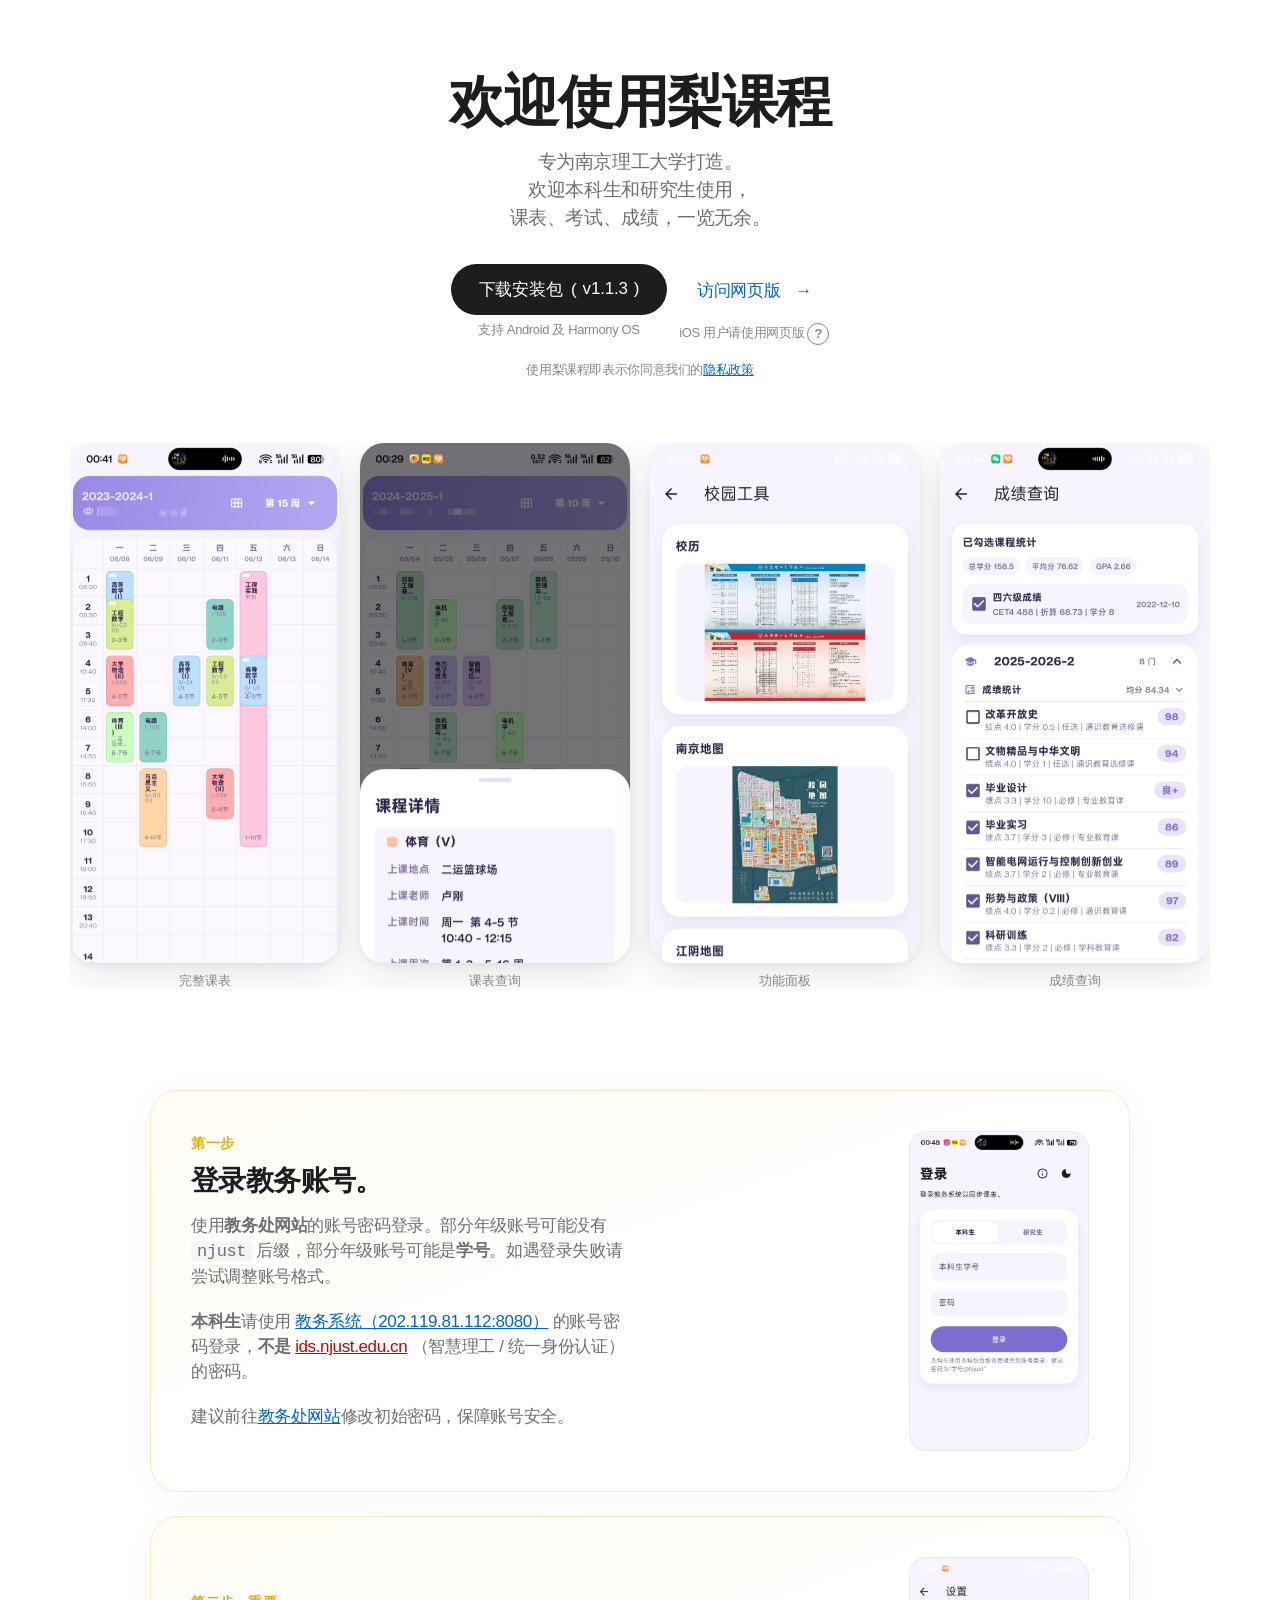
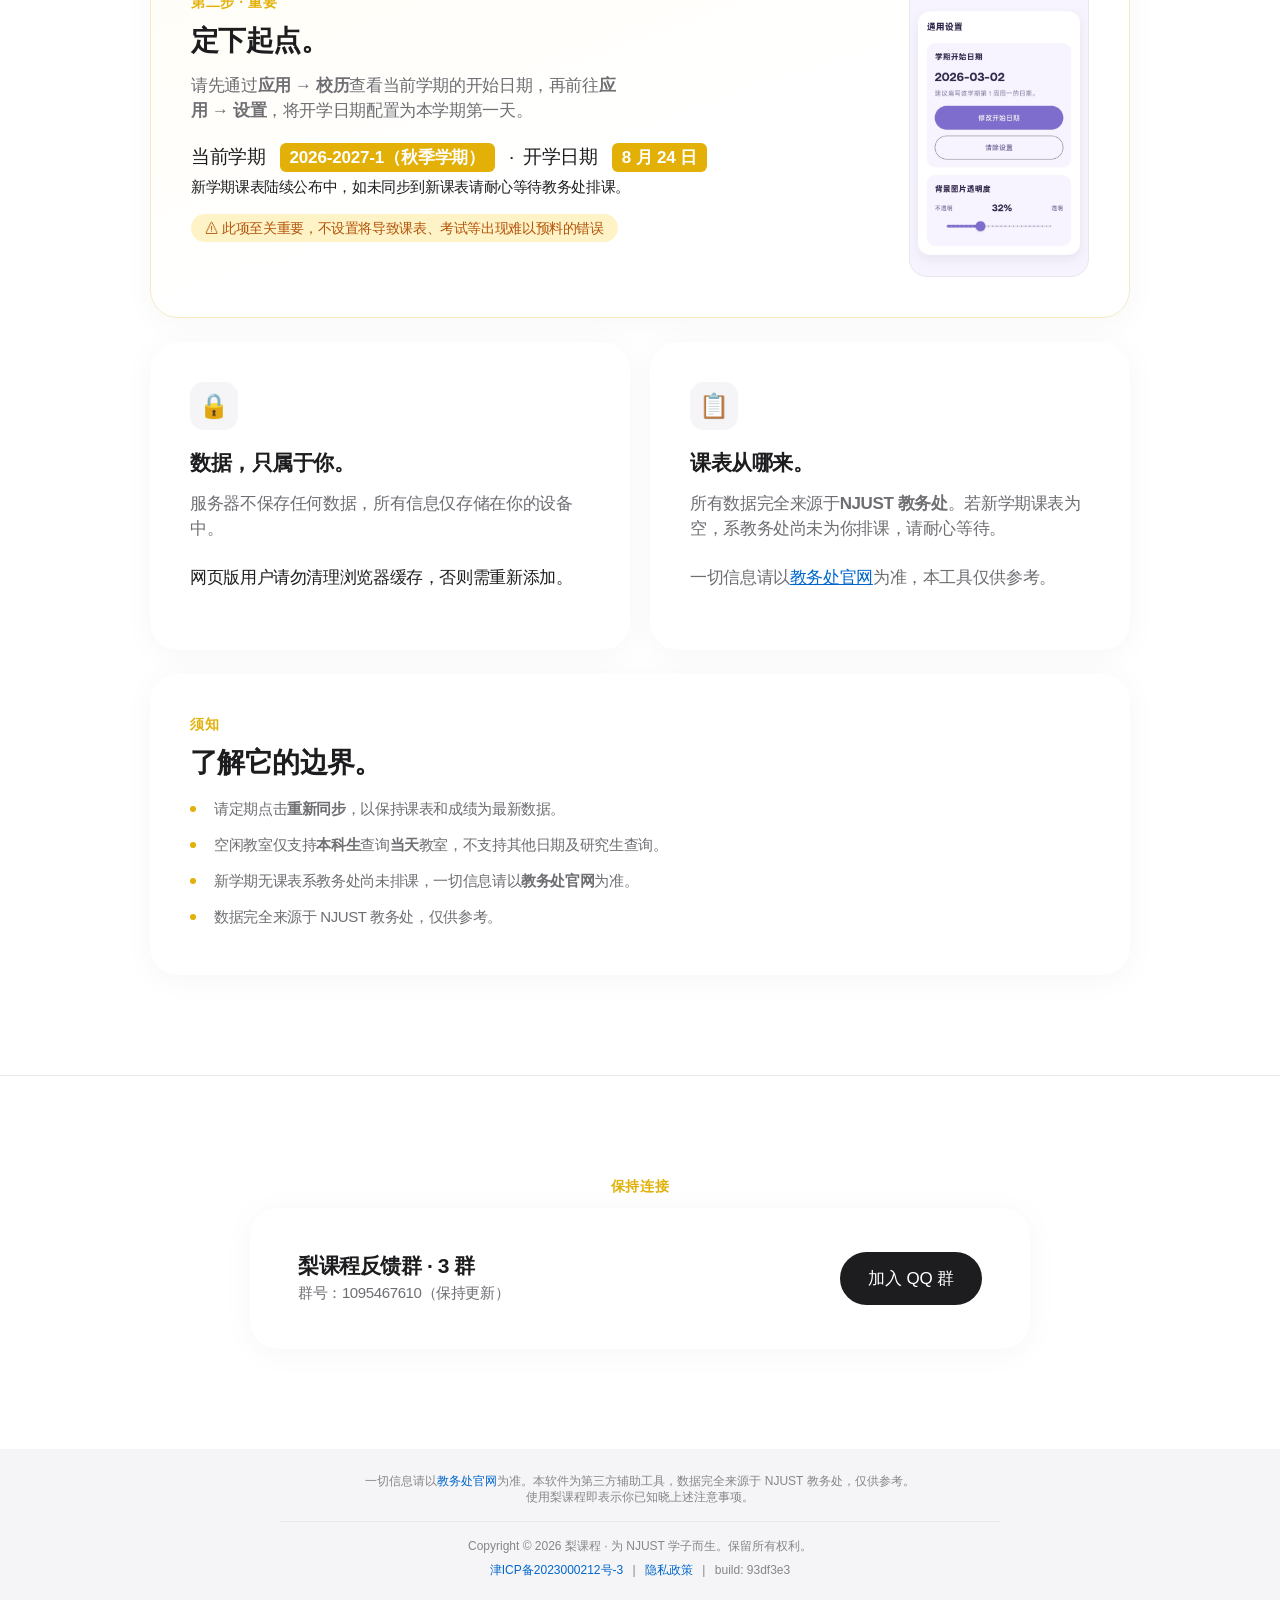
==== index.html @ 36de02c6 "update message" ====
﻿<!DOCTYPE html>
<html lang="zh-CN">

<head>
    <meta charset="UTF-8">
    <meta name="viewport" content="width=device-width, initial-scale=1.0">
    <title>梨课程</title>
    <link rel="stylesheet" href="style.css">
    <link rel="stylesheet" href="assest/lib/viewer.min.css">
    <link rel="preload" as="image" href="https://course-cdn.njust.store/NJUSTSchedule/imgs/Calendar.jpg">
</head>

<body>

    <!-- ═══════════════════════════════════════════════════════
         HERO — 巨幕区
         ═══════════════════════════════════════════════════════ -->
    <section class="hero">
        <div class="wrap">
            <h1 class="heading-xl">欢迎使用<span style="white-space:nowrap;">梨课程</span></h1>
            <p class="body-text">
                专为南京理工大学打造。<br>欢迎本科生和研究生使用，<br>课表、考试、成绩，一览无余。
            </p>
            <div class="btn-group">
                <div class="btn-stack">
                    <button id="btn-download" class="btn btn--fill" data-href="https://course-cdn.njust.store/NJUSTSchedule/releases/download/v1.1.3/app-release.apk?from=landing">
                        下载安装包&ensp;(<span id="apk-version">loading...</span>)
                    </button>
                    <p class="ios-note" style="margin-top:6px;">
                        支持 Android 及 Harmony OS
                    </p>
                </div>
                <div class="btn-stack">
                    <a class="btn btn--text" href="https://course.njust.store" target="_blank" rel="noopener">
                        访问网页版&ensp;<span class="arrow">→</span>
                    </a>
                    <p class="ios-note" style="margin-top:6px;position:relative;">
                        iOS 用户请使用网页版
                        <span class="help-tip" id="ios-help">?</span>
                    </p>
                    <div class="help-popover" id="ios-help-popover">因 Apple 不开放中国大陆设备的侧载权限，且 App Store 上架需缴纳 699 元年费，iOS 用户请使用网页版。</div>
                </div>
            </div>
            <p class="ios-note" style="margin-top:16px;">
                使用梨课程即表示你同意我们的<a href="privacy.html" target="_blank" style="color:#06c;">隐私政策</a>
            </p>
        </div>

        <!-- 首屏截图展示 -->
        <div class="showcase" id="showcase">
            <div class="showcase-track" id="showcase-track">
                <div class="mockup-item">
                    <div class="mockup-frame">
                        <a href="assest/img/schedule-all.jpg">
                            <img src="assest/img/schedule-all.jpg" alt="完整课表截图" loading="eager">
                        </a>
                    </div>
                    <span class="mockup-caption">完整课表</span>
                </div>
                <div class="mockup-item">
                    <div class="mockup-frame">
                        <a href="assest/img/schedule.jpg">
                            <img src="assest/img/schedule.jpg" alt="课表界面截图" loading="eager">
                        </a>
                    </div>
                    <span class="mockup-caption">课表查询</span>
                </div>
                <div class="mockup-item">
                    <div class="mockup-frame">
                        <a href="assest/img/tool.jpg">
                            <img src="assest/img/tool.jpg" alt="工具界面截图" loading="eager">
                        </a>
                    </div>
                    <span class="mockup-caption">功能面板</span>
                </div>
                <div class="mockup-item">
                    <div class="mockup-frame">
                        <a href="assest/img/score.jpg">
                            <img src="assest/img/score.jpg" alt="成绩查询截图" loading="eager">
                        </a>
                    </div>
                    <span class="mockup-caption">成绩查询</span>
                </div>
            </div>
            <div class="showcase-dots" id="showcase-dots">
                <button class="active" data-index="0" aria-label="第 1 张"></button>
                <button data-index="1" aria-label="第 2 张"></button>
                <button data-index="2" aria-label="第 3 张"></button>
                <button data-index="3" aria-label="第 4 张"></button>
            </div>
        </div>
    </section>

    <!-- ═══════════════════════════════════════════════════════
         BENTO — 模块化卡片组
         ═══════════════════════════════════════════════════════ -->
    <section class="section">
        <div class="wrap" id="guide-gallery">

            <!-- ── 卡片 A：登录教务账号 (全宽) ── -->
            <div class="card card--setup card--span-2 mb-24">
                <div class="card-body">
                    <p class="eyebrow">第一步</p>
                    <h2 class="heading-md">登录教务账号。</h2>
                    <p class="body-text mt-16">
                        使用<strong>教务处网站</strong>的账号密码登录。部分年级账号可能没有 <code
                            style="background:#f5f5f7; border-radius:4px; padding:1px 6px;">njust</code>
                        后缀，部分年级账号可能是<strong>学号</strong>。如遇登录失败请尝试调整账号格式。
                    </p>
                    <p class="body-text" style="margin-top:6px;">
                        <strong>本科生</strong>请使用
                        <a href="http://202.119.81.112:8080/" target="_blank" rel="noopener" style="color:#06c;">教务系统（202.119.81.112:8080）</a>
                        的账号密码登录，<strong>不是</strong>
                        <a href="https://ids.njust.edu.cn" target="_blank" rel="noopener" style="color:#c00;">ids.njust.edu.cn</a>
                        （智慧理工 / 统一身份认证）的密码。
                    </p>
                    <p class="body-text" style="margin-top:6px;">
                        建议前往<a href="https://jwc.njust.edu.cn" target="_blank" rel="noopener"
                            style="color:#06c;">教务处网站</a>修改初始密码，保障账号安全。
                    </p>
                </div>
                <div class="phone-ph">
                    <a href="assest/img/helper/login.jpg">
                        <img src="assest/img/helper/login.jpg" alt="登录界面截图"
                            style="width:100%;height:100%;object-fit:cover;object-position:top;">
                    </a>
                </div>
            </div>

            <!-- ── 卡片：定下起点 (全宽) ── -->
            <div class="card card--setup card--span-2 mb-24">
                <div class="card-body">
                    <p class="eyebrow">第二步 · 重要</p>
                    <h2 class="heading-md">定下起点。</h2>
                    <p class="body-text mt-16">
                        请先通过<strong>应用 → 校历</strong>查看当前学期的开始日期，再前往<strong>应用 → 设置</strong>，将开学日期配置为本学期第一天。
                    </p>
                    <p class="mt-16" style="font-size:19px; color: var(--text);">
                        当前学期&ensp;
                        <span class="highlight">2026-2027-1（秋季学期）</span>
                        &ensp;·&ensp;开学日期&ensp;
                        <span class="highlight">8 月 24 日</span>
                    </p>
                    <p style="font-size:15px; color: var(--text); margin-top:4px;">
                        新学期课表陆续公布中，如未同步到新课表请耐心等待教务处排课。
                    </p>
                    <a href="https://course-cdn.njust.store/NJUSTSchedule/imgs/Calendar.jpg"
                       style="display:block;width:100%;max-width:360px;margin-top:16px;aspect-ratio:16/9;background:#e8e8ed;border-radius:14px;overflow:hidden;box-shadow:0 2px 12px rgba(0,0,0,.08);">
                        <img src="https://course-cdn.njust.store/NJUSTSchedule/imgs/Calendar.jpg" alt="校历截图（点击查看大图）" loading="lazy"
                            style="width:100%;height:100%;object-fit:cover;border-radius:14px;transition:opacity 0.4s;opacity:0;"
                            onload="this.style.opacity='1'" onerror="this.parentElement.style.display='none'">
                    </a>
                    <span class="warn-tag" style="margin-top:16px;">⚠ 此项至关重要，不设置将导致课表、考试等出现难以预料的错误</span>
                </div>
                <div class="phone-ph">
                    <a href="assest/img/helper/start-time.jpg">
                        <img src="assest/img/helper/start-time.jpg" alt="设置开学日期截图"
                            style="width:100%;height:100%;object-fit:cover;object-position:top;">
                    </a>
                </div>
            </div>

            <!-- ── 卡片 B + C：双列 ── -->
            <div class="bento mb-24">
                <!-- 卡片 B：安全与隐私 -->
                <div class="card card--half">
                    <div class="card-icon">🔒</div>
                    <h3 class="heading-sm">数据，只属于你。</h3>
                    <p class="body-text mt-8">
                        服务器不保存任何数据，所有信息仅存储在你的设备中。
                    </p>
                    <p class="body-text" style="margin-top:4px; color: var(--accent-color); font-weight: 500;">
                        网页版用户请勿清理浏览器缓存，否则需重新添加。
                    </p>
                </div>

                <!-- 卡片 C：课表来源 -->
                <div class="card card--half">
                    <div class="card-icon">📋</div>
                    <h3 class="heading-sm">课表从哪来。</h3>
                    <p class="body-text mt-8">
                        所有数据完全来源于<strong>NJUST 教务处</strong>。若新学期课表为空，系教务处尚未为你排课，请耐心等待。
                    </p>
                    <p class="body-text" style="margin-top:4px;">
                        一切信息请以<a href="https://jwc.njust.edu.cn" target="_blank" rel="noopener"
                            style="color:#06c;">教务处官网</a>为准，本工具仅供参考。
                    </p>
                </div>
            </div>

            <!-- ── 卡片 D：特殊边界说明 (全宽) ── -->
            <div class="card card--limits">
                <div class="card-body">
                    <p class="eyebrow">须知</p>
                    <h2 class="heading-md">了解它的边界。</h2>
                    <ul>
                        <li>请定期点击<strong>重新同步</strong>，以保持课表和成绩为最新数据。</li>
                        <li>空闲教室仅支持<strong>本科生</strong>查询<strong>当天</strong>教室，不支持其他日期及研究生查询。</li>
                        <li>新学期无课表系教务处尚未排课，一切信息请以<strong>教务处官网</strong>为准。</li>
                        <li>数据完全来源于 NJUST 教务处，仅供参考。</li>
                    </ul>
                </div>
            </div>

        </div>
    </section>

    <div class="section-divider"></div>

    <!-- ═══════════════════════════════════════════════════════
         COMMUNITY — 服务与支持
         ═══════════════════════════════════════════════════════ -->
    <section class="section">
        <div class="wrap wrap--narrow">
            <p class="eyebrow" style="text-align:center;">保持连接</p>
            <div class="community-card">
                <div>
                    <h3 class="heading-sm">梨课程反馈群 · 3 群</h3>
                    <p class="desc">群号：1095467610（保持更新）</p>
                </div>
                <a class="btn btn--fill" href="https://qm.qq.com/q/psyzkPd3d8" target="_blank" rel="noopener">
                    加入 QQ 群
                </a>
            </div>
        </div>
    </section>

    <!-- ═══════════════════════════════════════════════════════
         FOOTER — Apple 风格免责页脚
         ═══════════════════════════════════════════════════════ -->
    <footer class="site-footer">
        <p class="footer-text">
            一切信息请以<a href="https://jwc.njust.edu.cn" target="_blank" rel="noopener">教务处官网</a>为准。本软件为第三方辅助工具，数据完全来源于
            NJUST 教务处，仅供参考。<br>
            使用梨课程即表示你已知晓上述注意事项。
        </p>
        <div class="footer-divider"></div>
        <p class="footer-text">
            Copyright &copy; 2026 梨课程 · 为 NJUST 学子而生。保留所有权利。
        </p>
        <p class="footer-text" style="margin-top:8px;">
            <a href="https://beian.miit.gov.cn/" target="_blank" rel="noopener">津ICP备2023000212号-3</a>
            &ensp;|&ensp;
            <a href="privacy.html" target="_blank" rel="noopener">隐私政策</a>
            &ensp;|&ensp;
            <span class="commit-hash">build: 93df3e3</span>
        </p>
    </footer>
    <!-- ═══════════ 下载确认弹窗 ═══════════ -->
    <div class="dl-modal" id="dl-modal">
        <div class="dl-modal-card">
            <h3 class="dl-modal-title">下载前，请留意</h3>
            <ol class="dl-modal-steps">
                <li>使用<strong>浏览器</strong>打开下载链接，<strong>不要在 QQ 和微信内打开</strong></li>
                <li>下载后<strong>忽略风险提示</strong>，继续安装</li>
                <li>安装后登录账号。<strong>本科生</strong>请使用<strong>教务系统</strong>（<a href="http://202.119.81.112:8080/" target="_blank" rel="noopener">http://202.119.81.112:8080/</a>）的账号密码，<strong>不是</strong>智慧理工（<a href="https://ids.njust.edu.cn" target="_blank" rel="noopener">ids.njust.edu.cn</a>）的密码。默认密码为 <code>学号@Njust</code> 或 <code>学号</code>。如果忘记密码，请联系辅导员或教务处修改密码</li>
                <li>请在<strong>应用 → 设置</strong>中将<strong>开学日期</strong>设置为本学期第一天，否则会有不可预料的后果。秋季学期（寒假前）为 <strong>2026-2027-1</strong>，开学日期 <strong>8 月 24 日</strong>；春季学期（寒假后）为 <strong>2026-2027-2</strong>，开学日期 <strong>2027 年 2 月 22 日</strong>。设置前可对照<a id="modal-calendar" href="https://course-cdn.njust.store/NJUSTSchedule/imgs/Calendar.jpg" style="color:#06c;cursor:pointer;"><strong>校历</strong><img class="lightbox-trigger" src="https://course-cdn.njust.store/NJUSTSchedule/imgs/Calendar.jpg" alt="" aria-hidden="true"></a>核对</li>
                <li>应用内「<strong>个人 → 右上角 <span class="exclaim-btn">!</span> 图标</strong>」可以检查更新</li>
            </ol>
            <p class="dl-modal-disclaimer">点击下载按钮即表示你理解并接受我们的<a href="privacy.html" target="_blank" style="color:#06c;">隐私政策</a></p>
            <div class="dl-modal-actions">
                <button class="btn btn--text" id="dl-cancel">取消</button>
                <a id="dl-confirm" class="btn btn--fill" href="https://course-cdn.njust.store/NJUSTSchedule/releases/download/v1.1.3/app-release.apk?from=landing" target="_blank" rel="noopener">确认下载</a>
            </div>
        </div>
    </div>

    <script src="assest/lib/viewer.min.js"></script>
    <script src="script.js"></script>

</body>

</html>
---- style.css ----
﻿/* ══════════════════════════════════════════════════════════════
           Apple-Style Design System — 梨课程
           ══════════════════════════════════════════════════════════════ */

        :root {
            --white: #ffffff;
            --bg-gray: #f5f5f7;
            --text: #1d1d1f;
            --text-s: #6e6e73;
            --text-xs: #86868b;
            --accent: #e2b007;
            --accent-soft: #fff9e6;
            --fill-dark: #1d1d1f;
            --border: #d2d2d7;
            --border-l: #e8e8ed;
            --ph-bg: #e8e8ed;
            --ph-icon: #c7c7cc;
            --radius: 28px;
            --radius-sm: 18px;
            --radius-xs: 12px;
            --shadow-card: 0 4px 32px rgba(0, 0, 0, .04);
            --ease-apple: cubic-bezier(0.25, 1, 0.5, 1);
            --transition: all 0.5s var(--ease-apple);
        }

        *,
        *::before,
        *::after {
            margin: 0;
            padding: 0;
            box-sizing: border-box;
        }

        html {
            -webkit-font-smoothing: antialiased;
            -moz-osx-font-smoothing: grayscale;
        }

        body {
            font-family: -apple-system, BlinkMacSystemFont, "SF Pro Display", "SF Pro Text",
                "PingFang SC", "Hiragino Sans GB", "Microsoft YaHei",
                "Helvetica Neue", sans-serif;
            background: var(--white);
            color: var(--text);
            line-height: 1.47059;
            font-size: 17px;
            font-weight: 400;
            letter-spacing: -0.022em;
        }

        /* ── Section wrapper ─────────────────────── */
        .section {
            padding: 100px 24px;
        }

        .section--gray {
            background: var(--bg-gray);
        }

        .wrap {
            max-width: 980px;
            margin: 0 auto;
        }

        .wrap--narrow {
            max-width: 780px;
        }

        /* ── Typography ─────────────────────────── */
        .eyebrow {
            font-size: 14px;
            font-weight: 600;
            letter-spacing: 0.04em;
            text-transform: uppercase;
            color: var(--accent);
            margin-bottom: 12px;
        }

        .heading-xl {
            font-size: 56px;
            font-weight: 600;
            letter-spacing: -0.025em;
            line-height: 1.07143;
            color: var(--text);
        }

        .heading-lg {
            font-size: 40px;
            font-weight: 600;
            letter-spacing: -0.025em;
            line-height: 1.1;
            color: var(--text);
        }

        .heading-md {
            font-size: 28px;
            font-weight: 600;
            letter-spacing: -0.022em;
            line-height: 1.14286;
            color: var(--text);
        }

        .heading-sm {
            font-size: 21px;
            font-weight: 600;
            letter-spacing: -0.02em;
            line-height: 1.19048;
        }

        .body-text {
            font-size: 17px;
            line-height: 1.47059;
            color: var(--text-s);
        }

        .caption {
            font-size: 12px;
            line-height: 1.33337;
            color: var(--text-xs);
        }

        @media (max-width: 734px) {
            .heading-xl {
                font-size: 40px;
            }

            .heading-lg {
                font-size: 32px;
            }

            .heading-md {
                font-size: 24px;
            }

            .heading-sm {
                font-size: 19px;
            }

            .section {
                padding: 64px 20px;
            }
        }

        /* ── Buttons ────────────────────────────── */
        .btn {
            display: inline-flex;
            align-items: center;
            justify-content: center;
            gap: 6px;
            padding: 14px 28px;
            border-radius: 980px;
            font-size: 17px;
            font-weight: 500;
            letter-spacing: -0.01em;
            text-decoration: none;
            cursor: pointer;
            transition: var(--transition);
            white-space: nowrap;
        }

        .btn--fill {
            background: var(--fill-dark);
            color: #fff;
            border: none;
        }

        .btn--fill:hover {
            background: #2d2d2f;
            transform: translateY(-1px);
            box-shadow: 0 8px 24px rgba(0, 0, 0, .12);
        }

        .btn--text {
            background: transparent;
            color: #06c;
            border: none;
            padding: 14px 16px;
            font-weight: 400;
        }

        .btn--text:hover {
            text-decoration: underline;
        }

        .btn--text .arrow {
            display: inline-block;
            transition: var(--transition);
        }

        .btn--text:hover .arrow {
            transform: translateX(3px);
        }

        .btn-group {
            display: flex;
            flex-wrap: wrap;
            align-items: center;
            gap: 12px;
        }

        /* ── Hero ────────────────────────────────── */
        .hero {
            padding: 72px 24px 0;
            text-align: center;
        }

        .hero .wrap {
            padding-bottom: 0;
        }

        .hero .heading-xl {
            margin-bottom: 16px;
        }

        .hero .body-text {
            font-size: 19px;
            max-width: 520px;
            margin: 0 auto 32px;
        }

        .hero .btn-group {
            justify-content: center;
            align-items: flex-start;
            margin-bottom: 8px;
        }

        .btn-stack {
            display: flex;
            flex-direction: column;
            align-items: center;
        }

        .hero .ios-note {
            margin-top: 10px;
            font-size: 13px;
            color: var(--text-xs);
            max-width: 460px;
            margin-left: auto;
            margin-right: auto;
            line-height: 1.4;
        }

        .help-tip {
            display: inline-flex;
            align-items: center;
            justify-content: center;
            width: 22px;
            height: 22px;
            border-radius: 50%;
            border: 1.2px solid var(--text-xs);
            font-size: 13px;
            font-weight: 600;
            color: var(--text-xs);
            cursor: pointer;
            vertical-align: middle;
            user-select: none;
            transition: all 0.2s;
        }
        .help-tip:hover {
            border-color: var(--text-s);
            color: var(--text-s);
        }

        .help-popover {
            display: none;
            position: fixed;
            transform: translateX(-50%);
            background: #1d1d1f;
            color: #fff;
            font-size: 13px;
            line-height: 1.5;
            padding: 10px 14px;
            border-radius: 10px;
            max-width: 280px;
            width: max-content;
            text-align: left;
            z-index: 100;
            pointer-events: none;
        }
        .help-popover::after {
            content: '';
            position: absolute;
            top: 100%;
            left: 50%;
            transform: translateX(-50%);
            border: 6px solid transparent;
            border-top-color: #1d1d1f;
        }
        .help-popover.show {
            display: block;
        }

        /* ── Screenshot Showcase (Carousel → Grid) ── */
        .showcase {
            margin: 64px auto 0;
            max-width: 1140px;
            padding: 0;
            position: relative;
            overflow: hidden;
            user-select: none;
            -webkit-user-select: none;
        }

        /* Track — holds all slides in a row */
        .showcase-track {
            display: flex;
            gap: 0;
            transition: transform 0.45s var(--ease-apple);
            will-change: transform;
        }

        /* Each slide */
        .showcase .mockup-item {
            flex-shrink: 0;
            width: 100%;
        }

        .showcase .mockup-frame {
            width: 100%;
            max-height: 520px;
            border-radius: 24px;
            overflow: hidden;
            box-shadow:
                0 2px 8px rgba(0, 0, 0, .06),
                0 12px 40px rgba(0, 0, 0, .10);
            transition: var(--transition);
            background: var(--bg-gray);
        }

        .showcase .mockup-frame img {
            display: block;
            width: 100%;
            height: auto;
            max-height: 520px;
            object-fit: cover;
            object-position: top;
        }

        .showcase .mockup-caption {
            display: block;
            text-align: center;
            font-size: 13px;
            color: var(--text-xs);
            margin-top: 8px;
            letter-spacing: 0;
            font-weight: 400;
        }

        /* ── Dots ── */
        .showcase-dots {
            display: flex;
            justify-content: center;
            gap: 8px;
            margin-top: 20px;
        }

        .showcase-dots button {
            width: 8px;
            height: 8px;
            border-radius: 50%;
            border: none;
            background: #d2d2d7;
            cursor: pointer;
            padding: 0;
            transition: all 0.3s var(--ease-apple);
        }

        .showcase-dots button.active {
            background: #1d1d1f;
            width: 24px;
            border-radius: 20px;
        }

        /* ── Images clickable hint ── */
        .showcase .mockup-frame a,
        .phone-ph a {
            display: block;
            width: 100%;
            height: 100%;
            cursor: pointer;
        }
        .showcase .mockup-frame img,
        .phone-ph img {
            transition: filter 0.35s var(--ease-apple);
        }

        .showcase .mockup-frame a:hover img,
        .phone-ph a:hover img {
            filter: brightness(0.92);
        }

        /* ── Carousel mode: 2-up, no gaps ── */
        @media (max-width: 1099px) {
            .showcase .mockup-item {
                width: 50%;
            }
            .showcase .mockup-frame {
                max-height: 70vh;
            }
            .showcase .mockup-frame img {
                max-height: 70vh;
                object-fit: contain;
            }
        }

        /* ── Desktop: grid, no carousel chrome ── */
        @media (min-width: 1100px) {
            .showcase-track {
                transform: none !important;
                gap: 20px;
            }

            .showcase .mockup-item {
                flex: 1;
                min-width: 0;
            }

            .showcase-dots {
                display: none;
            }
        }

        /* ── Bento Grid ──────────────────────────── */
        .bento {
            display: grid;
            grid-template-columns: 1fr 1fr;
            gap: 20px;
        }

        .bento .card--span-2 {
            grid-column: span 2;
        }

        @media (max-width: 734px) {
            .bento {
                grid-template-columns: 1fr;
            }

            .bento .card--span-2 {
                grid-column: span 1;
            }
        }

        /* ── Card ────────────────────────────────── */
        .card {
            background: var(--white);
            border-radius: var(--radius);
            padding: 40px;
            box-shadow: var(--shadow-card);
            transition: var(--transition);
            display: flex;
            flex-direction: column;
            position: relative;
            overflow: hidden;
        }

        .card:hover {
            box-shadow: 0 4px 40px rgba(0, 0, 0, .07);
        }

        .card .card-icon {
            width: 48px;
            height: 48px;
            border-radius: 14px;
            background: var(--bg-gray);
            display: flex;
            align-items: center;
            justify-content: center;
            font-size: 24px;
            margin-bottom: 20px;
            flex-shrink: 0;
        }

        .card .heading-sm {
            margin-bottom: 8px;
        }

        .card .body-text {
            margin-bottom: 20px;
            max-width: 440px;
        }

        /* Card A — Setup (gold accent) */
        .card--setup {
            background: linear-gradient(160deg, #fffdf5 0%, #ffffff 55%);
            border: 1px solid #f5ebc0;
            flex-direction: row;
            gap: 40px;
            align-items: center;
        }

        .card--setup .card-body {
            flex: 1;
        }

        .card--setup .highlight {
            display: inline-block;
            background: var(--accent);
            color: #fff;
            border-radius: 6px;
            padding: 2px 10px;
            font-weight: 600;
            font-size: 17px;
            letter-spacing: -0.01em;
        }

        .card--setup .warn-tag {
            display: inline-block;
            margin-top: 16px;
            font-size: 14px;
            color: #b45309;
            font-weight: 500;
            background: #fef3c7;
            border-radius: 20px;
            padding: 4px 14px;
        }

        @media (max-width: 734px) {
            .card--setup {
                flex-direction: column;
            }
        }

        /* Phone mockup placeholder */
        .phone-ph {
            flex-shrink: 0;
            width: 180px;
            aspect-ratio: 9 / 16;
            background: var(--ph-bg);
            border-radius: var(--radius-sm);
            overflow: hidden;
            display: flex;
            flex-direction: column;
            align-items: center;
            justify-content: center;
            gap: 6px;
            border: 1px solid var(--border-l);
            position: relative;
        }

        .phone-ph .ph-icon {
            font-size: 28px;
            color: var(--ph-icon);
        }

        .phone-ph .ph-label {
            font-size: 11px;
            color: var(--text-xs);
            text-align: center;
            line-height: 1.4;
            padding: 0 8px;
        }

        /* Card B & C — half-width */
        .card--half {
            justify-content: space-between;
        }

        /* small browser placeholder */
        .browser-ph {
            width: 100%;
            aspect-ratio: 16 / 10;
            background: var(--ph-bg);
            border-radius: var(--radius-sm);
            display: flex;
            flex-direction: column;
            align-items: center;
            justify-content: center;
            gap: 4px;
            border: 1px solid var(--border-l);
        }

        .browser-ph .ph-icon {
            font-size: 24px;
            color: var(--ph-icon);
        }

        .browser-ph .ph-label {
            font-size: 11px;
            color: var(--text-xs);
            text-align: center;
        }

        /* Card D — Limits (full width) */
        .card--limits {
            flex-direction: row;
            gap: 48px;
            align-items: center;
        }

        .card--limits .card-body {
            flex: 1;
        }

        .card--limits ul {
            list-style: none;
            margin-top: 12px;
        }

        .card--limits ul li {
            position: relative;
            padding: 7px 0 7px 24px;
            font-size: 15px;
            color: var(--text-s);
        }

        .card--limits ul li::before {
            content: "";
            position: absolute;
            left: 0;
            top: 15px;
            width: 6px;
            height: 6px;
            border-radius: 50%;
            background: var(--accent);
        }

        /* wide comparison placeholder */
        .compare-ph {
            flex-shrink: 0;
            width: 260px;
            aspect-ratio: 4 / 3;
            background: var(--ph-bg);
            border-radius: var(--radius-sm);
            display: flex;
            flex-direction: column;
            align-items: center;
            justify-content: center;
            gap: 6px;
            border: 1px solid var(--border-l);
        }

        .compare-ph .ph-icon {
            font-size: 28px;
            color: var(--ph-icon);
        }

        .compare-ph .ph-label {
            font-size: 11px;
            color: var(--text-xs);
            text-align: center;
            padding: 0 12px;
        }

        @media (max-width: 734px) {
            .card--limits {
                flex-direction: column;
            }

            .compare-ph {
                width: 100%;
                aspect-ratio: 16/9;
            }
        }

        /* ── Community card ──────────────────────── */
        .community-card {
            background: var(--white);
            border-radius: var(--radius);
            padding: 44px 48px;
            box-shadow: var(--shadow-card);
            display: flex;
            align-items: center;
            justify-content: space-between;
            gap: 24px;
            flex-wrap: wrap;
        }

        .community-card .heading-sm {
            flex: 1;
            min-width: 200px;
        }

        .community-card .desc {
            font-size: 15px;
            color: var(--text-s);
            margin-top: 4px;
        }

        @media (max-width: 734px) {
            .community-card {
                padding: 32px 28px;
                flex-direction: column;
                text-align: center;
            }
        }

        /* ── Footer ──────────────────────────────── */
        .site-footer {
            background: var(--bg-gray);
            padding: 24px 24px 32px;
            text-align: center;
        }

        .site-footer .footer-text {
            font-size: 12px;
            font-weight: 400;
            line-height: 1.33337;
            color: var(--text-xs);
            max-width: 720px;
            margin: 0 auto;
            letter-spacing: 0;
        }

        .site-footer .footer-divider {
            width: 100%;
            height: 1px;
            background: var(--border-l);
            margin: 16px 0;
            max-width: 720px;
            margin-left: auto;
            margin-right: auto;
        }

        .site-footer a {
            color: #06c;
            text-decoration: none;
        }

        .site-footer a:hover {
            text-decoration: underline;
        }

        /* ── Divider between sections ────────────── */
        .section-divider {
            width: 100%;
            height: 1px;
            background: var(--border-l);
        }

        /* ── Emphasis span ───────────────────────── */
        .em-accent {
            color: #b8860b;
            font-weight: 600;
        }

        /* ── Spacing utilities ───────────────────── */
        .mt-8 {
            margin-top: 8px;
        }

        .mt-12 {
            margin-top: 12px;
        }

        .mt-16 {
            margin-top: 16px;
        }

        .mt-24 {
            margin-top: 24px;
        }

        .mt-40 {
            margin-top: 40px;
        }

        .mb-16 {
            margin-bottom: 16px;
        }

        .mb-24 {
            margin-bottom: 24px;
        }

        /* ── Download Confirm Modal ─────────── */
        .dl-modal {
            position: fixed;
            inset: 0;
            background: rgba(0,0,0,.5);
            backdrop-filter: blur(8px);
            -webkit-backdrop-filter: blur(8px);
            z-index: 9998;
            display: flex;
            align-items: center;
            justify-content: center;
            opacity: 0;
            pointer-events: none;
            transition: opacity 0.3s var(--ease-apple);
            padding: 20px;
        }
        .dl-modal.open {
            opacity: 1;
            pointer-events: auto;
        }
        .dl-modal-card {
            background: #fff;
            border-radius: var(--radius);
            padding: 36px 32px 28px;
            max-width: 520px;
            width: 100%;
            max-height: 80vh;
            overflow-y: auto;
            box-shadow: 0 24px 80px rgba(0,0,0,.25);
            transform: translateY(8px);
            transition: transform 0.35s var(--ease-apple);
        }
        .dl-modal.open .dl-modal-card {
            transform: translateY(0);
        }
        .dl-modal-title {
            font-size: 21px;
            font-weight: 600;
            letter-spacing: -0.02em;
            color: var(--text);
            margin-bottom: 20px;
            text-align: center;
        }
        .dl-modal-steps {
            list-style: none;
            counter-reset: dl-step;
            margin-bottom: 24px;
        }
        .dl-modal-steps li {
            counter-increment: dl-step;
            position: relative;
            padding: 8px 0 8px 32px;
            font-size: 15px;
            color: var(--text-s);
            line-height: 1.5;
            border-bottom: 1px solid #f5f5f4;
        }
        .dl-modal-steps li:last-child {
            border-bottom: none;
        }
        .dl-modal-steps li::before {
            content: counter(dl-step);
            position: absolute;
            left: 0;
            top: 8px;
            width: 22px;
            height: 22px;
            border-radius: 50%;
            background: #f5f5f7;
            color: var(--text-s);
            font-size: 12px;
            font-weight: 600;
            display: flex;
            align-items: center;
            justify-content: center;
        }
        .dl-modal-steps .exclaim-btn {
            display: inline-flex;
            align-items: center;
            justify-content: center;
            width: 20px;
            height: 20px;
            border-radius: 50%;
            border: 1.8px solid #1d1d1f;
            font-size: 13px;
            font-weight: 700;
            color: #1d1d1f;
            vertical-align: middle;
            line-height: 1;
        }
        .dl-modal-steps li code {
            background: #f5f5f7;
            border-radius: 4px;
            padding: 1px 6px;
            font-size: 14px;
            color: #d97706;
        }
        .dl-modal-steps li a {
            color: #06c;
            text-decoration: none;
            word-break: break-all;
        }
        .dl-modal-steps li a:hover {
            text-decoration: underline;
        }
        .dl-modal-disclaimer {
            font-size: 12px;
            color: var(--text-xs);
            text-align: center;
            margin-top: 16px;
        }
        .dl-modal-actions {
            display: flex;
            gap: 12px;
            justify-content: flex-end;
            align-items: center;
        }
        .dl-modal-actions .btn--text {
            color: var(--text-s);
            padding: 12px 20px;
            font-size: 15px;
        }
        .dl-modal-actions .btn--fill {
            padding: 12px 24px;
            font-size: 15px;
            position: relative;
            overflow: hidden;
            z-index: 0;
            transition: none;
        }
        .dl-modal-actions .btn--fill.is-waiting {
            pointer-events: none;
            opacity: 0.5;
        }

        @media (max-width: 734px) {
            .dl-modal-card {
                padding: 28px 20px 22px;
                border-radius: var(--radius-sm);
            }
            .dl-modal-steps li {
                font-size: 14px;
                padding-left: 28px;
            }
        }

        .gap-20 {
            gap: 20px;
        }

        /* 弹窗内用于唤起灯箱的隐藏缩略图 */
        .lightbox-trigger {
            position: absolute;
            width: 1px;
            height: 1px;
            opacity: 0;
            pointer-events: none;
        }
---- assest/lib/viewer.min.css ----
/*!
 * Viewer.js v1.13.0
 * https://fengyuanchen.github.io/viewerjs
 *
 * Copyright 2015-present Chen Fengyuan
 * Released under the MIT license
 *
 * Date: 2026-09-06T10:39:42.533Z
 */.viewer-close:before,.viewer-flip-horizontal:before,.viewer-flip-vertical:before,.viewer-fullscreen-exit:before,.viewer-fullscreen:before,.viewer-next:before,.viewer-one-to-one:before,.viewer-play:before,.viewer-prev:before,.viewer-reset:before,.viewer-rotate-left:before,.viewer-rotate-right:before,.viewer-zoom-in:before,.viewer-zoom-out:before{background-image:url("data:image/svg+xml;charset=utf-8,%3Csvg xmlns='http://www.w3.org/2000/svg' viewBox='0 0 560 40'%3E%3Cpath fill='%23fff' d='M49.6 17.9h20.2v3.9H49.6zm123.1 2 10.9-11 2.7 2.8-8.2 8.2 8.2 8.2-2.7 2.7-10.9-10.9zm94 0-10.8-11-2.7 2.8 8.1 8.2-8.1 8.2 2.7 2.7 10.8-10.9zM212 9.3l20.1 10.6L212 30.5V9.3zm161.5 4.6-7.2 6 7.2 5.9v-4h12.4v4l7.3-5.9-7.3-6v4h-12.4v-4zm40.2 12.3 5.9 7.2 5.9-7.2h-4V13.6h4l-5.9-7.3-5.9 7.3h4v12.6h-4zm35.9-16.5h6.3v2h-4.3V16h-2V9.7Zm14 0h6.2V16h-2v-4.3h-4.2v-2Zm6.2 14V30h-6.2v-2h4.2v-4.3h2Zm-14 6.3h-6.2v-6.3h2v4.4h4.3v2Zm-438 .1v-8.3H9.6v-3.9h8.2V9.7h3.9v8.2h8.1v3.9h-8.1v8.3h-3.9zM93.6 9.7h-5.8v3.9h2V30h3.8V9.7zm16.1 0h-5.8v3.9h1.9V30h3.9V9.7zm-11.9 4.1h3.9v3.9h-3.9zm0 8.2h3.9v3.9h-3.9zm244.6-11.7 7.2 5.9-7.2 6v-3.6c-5.4-.4-7.8.8-8.7 2.8-.8 1.7-1.8 4.9 2.8 8.2-6.3-2-7.5-6.9-6-11.3 1.6-4.4 8-5 11.9-4.9v-3.1Zm147.2 13.4h6.3V30h-2v-4.3h-4.3v-2zm14 6.3v-6.3h6.2v2h-4.3V30h-1.9zm6.2-14h-6.2V9.7h1.9V14h4.3v2zm-13.9 0h-6.3v-2h4.3V9.7h2V16zm33.3 12.5 8.6-8.6-8.6-8.7 1.9-1.9 8.6 8.7 8.6-8.7 1.9 1.9-8.6 8.7 8.6 8.6-1.9 2-8.6-8.7-8.6 8.7-1.9-2zM297 10.3l-7.1 5.9 7.2 6v-3.6c5.3-.4 7.7.8 8.7 2.8.8 1.7 1.7 4.9-2.9 8.2 6.3-2 7.5-6.9 6-11.3-1.6-4.4-7.9-5-11.8-4.9v-3.1Zm-157.3-.6c2.3 0 4.4.7 6 2l2.5-3 1.9 9.2h-9.3l2.6-3.1a6.2 6.2 0 0 0-9.9 5.1c0 3.4 2.8 6.3 6.2 6.3 2.8 0 5.1-1.9 6-4.4h4c-1 4.7-5 8.3-10 8.3a10 10 0 0 1-10-10.2 10 10 0 0 1 10-10.2Z'/%3E%3C/svg%3E");background-repeat:no-repeat;background-size:280px;color:transparent;display:block;font-size:0;height:20px;line-height:0;width:20px}.viewer-zoom-in:before{background-position:0 0;content:"Zoom In"}.viewer-zoom-out:before{background-position:-20px 0;content:"Zoom Out"}.viewer-one-to-one:before{background-position:-40px 0;content:"One to One"}.viewer-reset:before{background-position:-60px 0;content:"Reset"}.viewer-prev:before{background-position:-80px 0;content:"Previous"}.viewer-play:before{background-position:-100px 0;content:"Play"}.viewer-next:before{background-position:-120px 0;content:"Next"}.viewer-rotate-left:before{background-position:-140px 0;content:"Rotate Left"}.viewer-rotate-right:before{background-position:-160px 0;content:"Rotate Right"}.viewer-flip-horizontal:before{background-position:-180px 0;content:"Flip Horizontal"}.viewer-flip-vertical:before{background-position:-200px 0;content:"Flip Vertical"}.viewer-fullscreen:before{background-position:-220px 0;content:"Enter Full Screen"}.viewer-fullscreen-exit:before{background-position:-240px 0;content:"Exit Full Screen"}.viewer-close:before{background-position:-260px 0;content:"Close"}.viewer-container{-webkit-tap-highlight-color:transparent;-webkit-touch-callout:none;bottom:0;direction:ltr;font-size:0;left:0;line-height:0;overflow:hidden;position:absolute;right:0;top:0;-ms-touch-action:none;touch-action:none;-webkit-user-select:none;-moz-user-select:none;-ms-user-select:none;user-select:none}.viewer-container ::-moz-selection,.viewer-container::-moz-selection{background-color:transparent}.viewer-container ::selection,.viewer-container::selection{background-color:transparent}.viewer-container:focus{outline:0}.viewer-container img{display:block;height:auto;max-height:none!important;max-width:none!important;min-height:0!important;min-width:0!important;width:100%}.viewer-canvas{bottom:0;left:0;overflow:hidden;position:absolute;right:0;top:0}.viewer-canvas>img{height:auto;margin:15px auto;max-width:90%!important;width:auto}.viewer-magnifier{background-color:#fff;background-repeat:no-repeat;border:2px solid #fff;border-radius:50%;box-shadow:0 1px 5px rgba(0,0,0,.5);box-sizing:border-box;display:none;left:16px;overflow:hidden;pointer-events:none;position:absolute;top:16px;z-index:2}.viewer-magnifier.viewer-show{display:block}.viewer-magnifier-image{left:0;max-width:none!important;position:absolute;top:0;-ms-transform-origin:center;transform-origin:center}.viewer-navigation{left:0;position:absolute;right:0;top:50%}.viewer-navigation>.viewer-next,.viewer-navigation>.viewer-prev{background-color:rgba(0,0,0,.5);border-radius:50%;cursor:pointer;height:40px;margin-top:-20px;position:absolute;width:40px}.viewer-navigation>.viewer-next:focus,.viewer-navigation>.viewer-next:hover,.viewer-navigation>.viewer-prev:focus,.viewer-navigation>.viewer-prev:hover{background-color:rgba(0,0,0,.8)}.viewer-navigation>.viewer-next:focus,.viewer-navigation>.viewer-prev:focus{box-shadow:0 0 3px #fff;outline:0}.viewer-navigation>.viewer-next:before,.viewer-navigation>.viewer-prev:before{margin:10px}.viewer-navigation>.viewer-prev{left:15px}.viewer-navigation>.viewer-next{right:15px}.viewer-navigation>.viewer-large{height:48px;margin-top:-24px;width:48px}.viewer-navigation>.viewer-large:before{margin:14px}.viewer-navigation>.viewer-small{height:32px;margin-top:-16px;width:32px}.viewer-navigation>.viewer-small:before{margin:6px}.viewer-footer{bottom:0;left:0;overflow:hidden;position:absolute;right:0;text-align:center}.viewer-navbar{background-color:rgba(0,0,0,.5);overflow:hidden}.viewer-navbar.viewer-small>.viewer-list{height:40px;>li{height:40px;width:24px}}.viewer-navbar.viewer-large>.viewer-list{height:60px;>li{height:60px;width:36px}}.viewer-list{box-sizing:content-box;height:50px;margin:0;overflow:hidden;padding:1px 0}.viewer-list>li{color:transparent;cursor:pointer;float:left;font-size:0;height:50px;line-height:0;opacity:.5;overflow:hidden;transition:opacity .15s;width:30px}.viewer-list>li:focus,.viewer-list>li:hover{opacity:.75}.viewer-list>li:focus{outline:0}.viewer-list>li+li{margin-left:1px}.viewer-list>.viewer-loading{position:relative}.viewer-list>.viewer-loading:after{border-width:2px;height:20px;margin-left:-10px;margin-top:-10px;width:20px}.viewer-list>.viewer-active,.viewer-list>.viewer-active:focus,.viewer-list>.viewer-active:hover{opacity:1}.viewer-player{background-color:#000;bottom:0;cursor:none;display:none;right:0;z-index:1}.viewer-player,.viewer-player>img{left:0;position:absolute;top:0}.viewer-toolbar>ul{display:inline-block;margin:0 auto 5px;overflow:hidden;padding:6px 3px}.viewer-toolbar>ul>li{background-color:rgba(0,0,0,.5);border-radius:50%;cursor:pointer;float:left;height:24px;overflow:hidden;transition:background-color .15s;width:24px}.viewer-toolbar>ul>li:focus,.viewer-toolbar>ul>li:hover{background-color:rgba(0,0,0,.8)}.viewer-toolbar>ul>li:focus{box-shadow:0 0 3px #fff;outline:0;position:relative;z-index:1}.viewer-toolbar>ul>li:before{margin:2px}.viewer-toolbar>ul>li+li{margin-left:1px}.viewer-toolbar>ul>.viewer-small{height:18px;margin-bottom:3px;margin-top:3px;width:18px}.viewer-toolbar>ul>.viewer-small:before{margin:-1px}.viewer-toolbar>ul>.viewer-large{height:30px;margin-bottom:-3px;margin-top:-3px;width:30px}.viewer-toolbar>ul>.viewer-large:before{margin:5px}.viewer-tooltip{background-color:rgba(0,0,0,.8);border-radius:10px;color:#fff;display:none;font-size:12px;height:20px;left:50%;line-height:20px;margin-left:-25px;margin-top:-10px;position:absolute;text-align:center;top:50%;width:50px}.viewer-title{color:#ccc;display:inline-block;font-size:12px;line-height:1.2;margin:5px 5%;max-width:90%;min-height:14px;opacity:.8;overflow:hidden;text-overflow:ellipsis;transition:opacity .15s;white-space:nowrap}.viewer-title:hover{opacity:1}.viewer-button{-webkit-app-region:no-drag;background-color:rgba(0,0,0,.5);border-radius:50%;cursor:pointer;height:80px;overflow:hidden;position:absolute;right:-40px;top:-40px;transition:background-color .15s;width:80px}.viewer-button:focus,.viewer-button:hover{background-color:rgba(0,0,0,.8)}.viewer-button:focus{box-shadow:0 0 3px #fff;outline:0}.viewer-button:before{bottom:15px;left:15px;position:absolute}.viewer-fixed{position:fixed}.viewer-open{overflow:hidden}.viewer-show{display:block}.viewer-hide{display:none}.viewer-backdrop{background-color:rgba(0,0,0,.5)}.viewer-invisible{visibility:hidden}.viewer-move{cursor:move;cursor:grab}.viewer-fade{opacity:0}.viewer-in{opacity:1}.viewer-transition{transition:all .3s}@keyframes viewer-spinner{0%{transform:rotate(0deg)}to{transform:rotate(1turn)}}.viewer-loading:after{animation:viewer-spinner 1s linear infinite;border:4px solid hsla(0,0%,100%,.1);border-left-color:hsla(0,0%,100%,.5);border-radius:50%;content:"";display:inline-block;height:40px;left:50%;margin-left:-20px;margin-top:-20px;position:absolute;top:50%;width:40px;z-index:1}@media (max-width:767px){.viewer-hide-xs-down{display:none}}@media (max-width:991px){.viewer-hide-sm-down{display:none}}@media (max-width:1199px){.viewer-hide-md-down{display:none}}
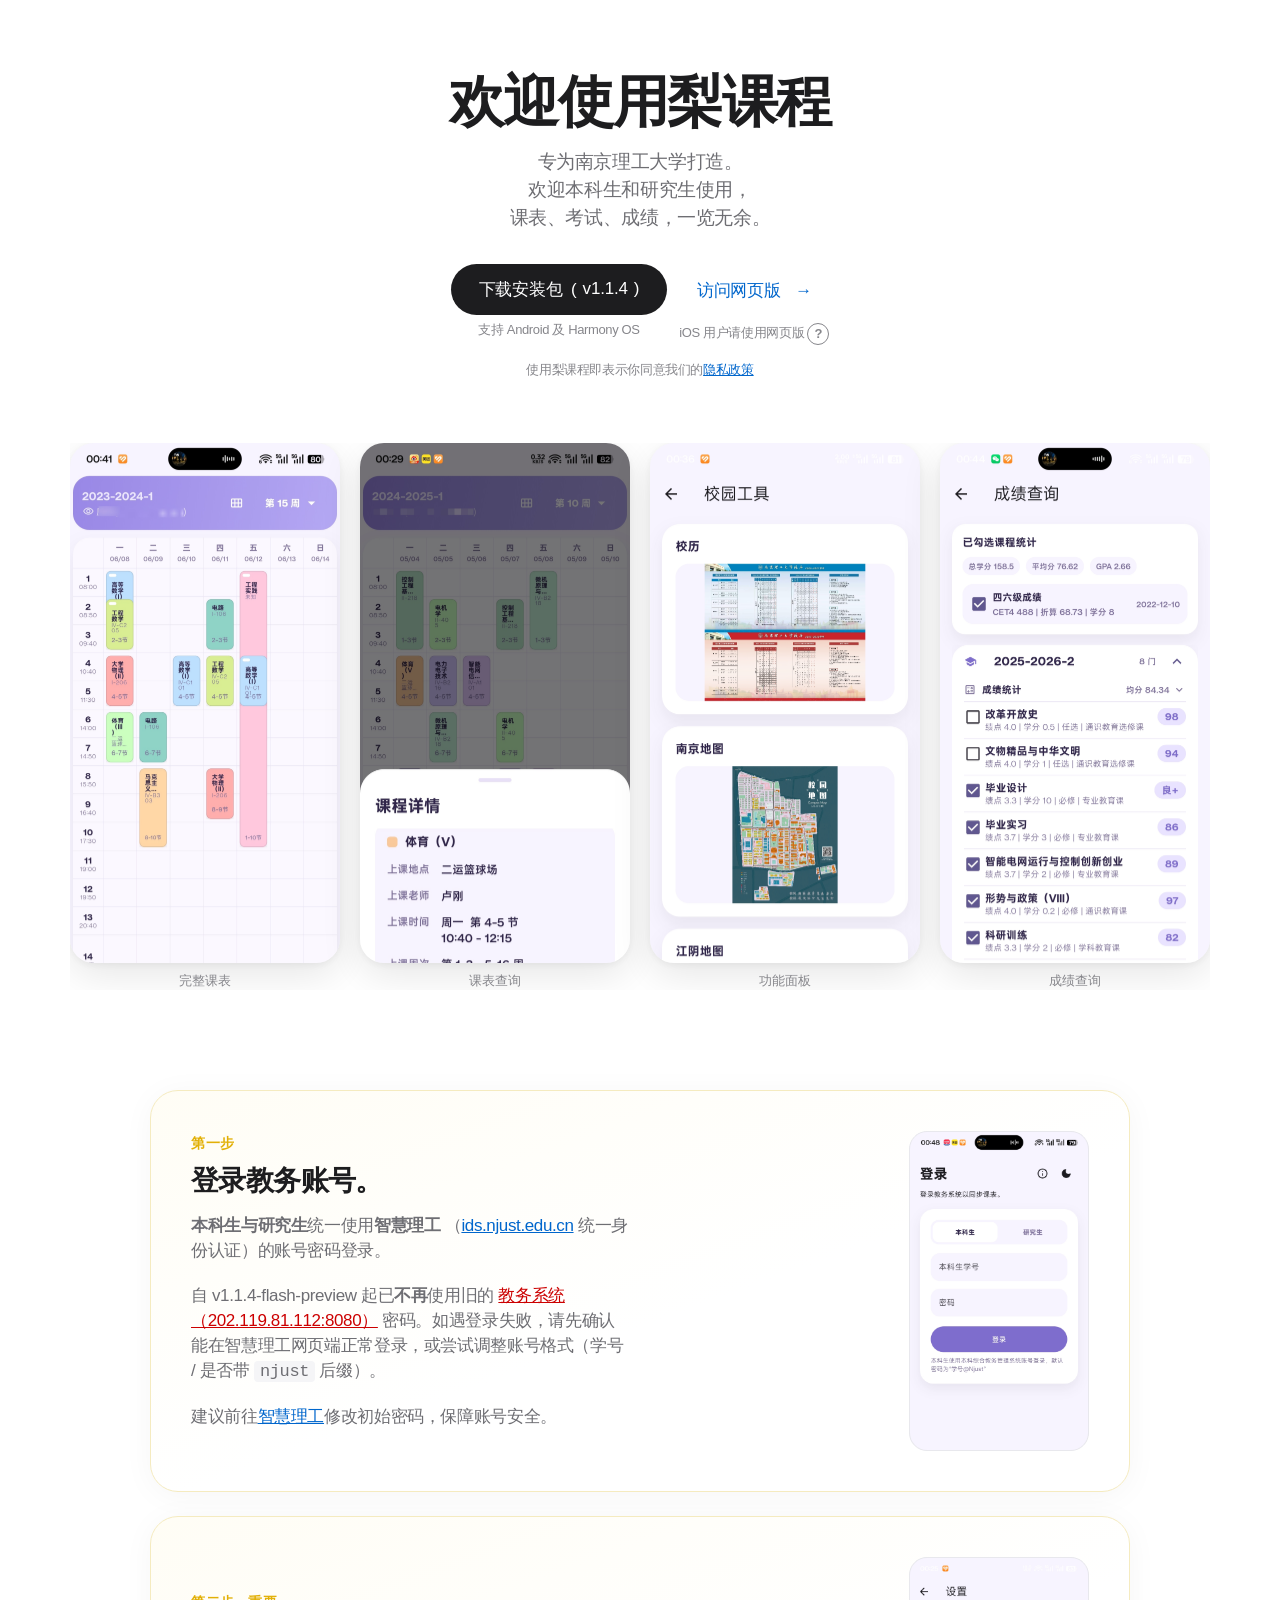
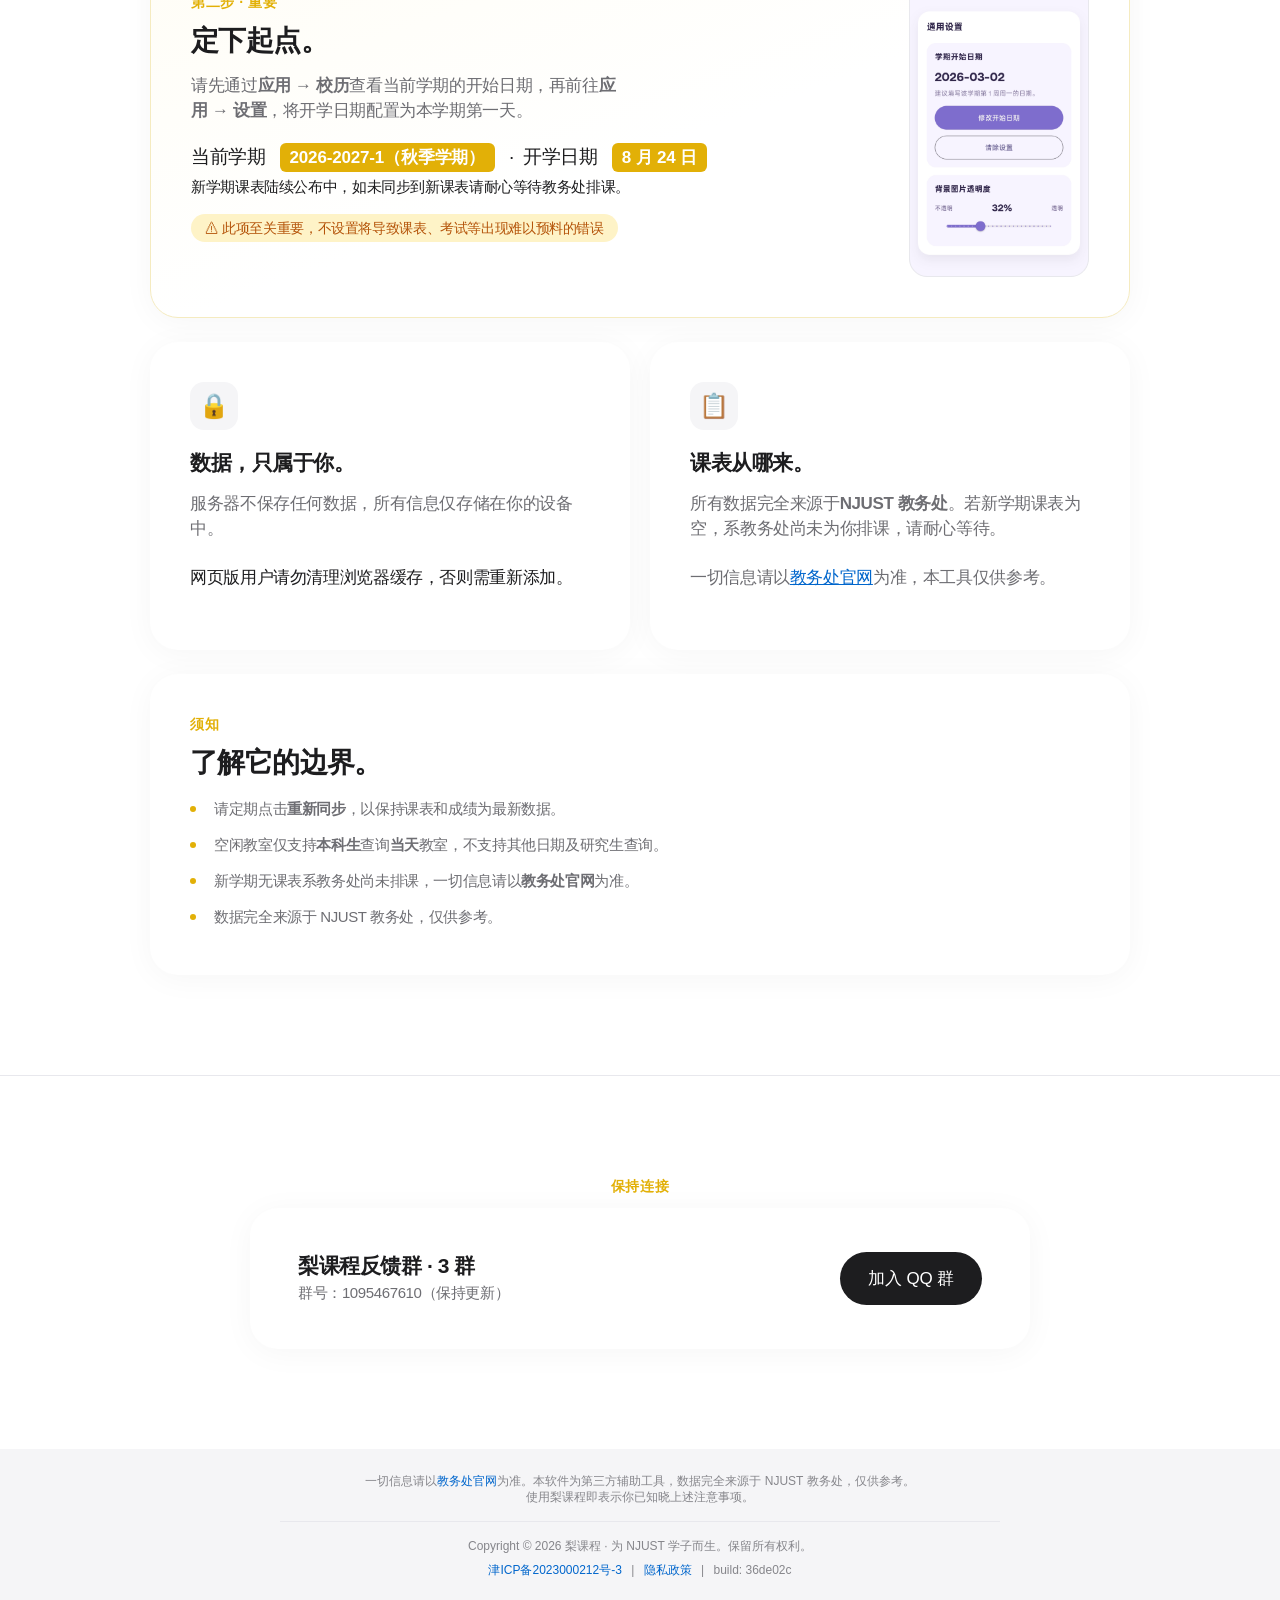
==== commit 07845f59: "feat(landing): 更新至 v1.1.4 并调整登录说明 - 下载链接与版本号更新至 v1.1.4 - 登录说明改为统一使用智慧理工账号 - 新增签名变更需先卸载旧版本的升级提示" ====
--- a/index.html
+++ b/index.html
@@ -23,7 +23,8 @@
             </p>
             <div class="btn-group">
                 <div class="btn-stack">
-                    <button id="btn-download" class="btn btn--fill" data-href="https://course-cdn.njust.store/NJUSTSchedule/releases/download/v1.1.3/app-release.apk?from=landing">
+                    <button id="btn-download" class="btn btn--fill"
+                        data-href="https://course-cdn.njust.store/NJUSTSchedule/releases/download/v1.1.4/app-release.apk?from=landing">
                         下载安装包&ensp;(<span id="apk-version">loading...</span>)
                     </button>
                     <p class="ios-note" style="margin-top:6px;">
@@ -38,7 +39,8 @@
                         iOS 用户请使用网页版
                         <span class="help-tip" id="ios-help">?</span>
                     </p>
-                    <div class="help-popover" id="ios-help-popover">因 Apple 不开放中国大陆设备的侧载权限，且 App Store 上架需缴纳 699 元年费，iOS 用户请使用网页版。</div>
+                    <div class="help-popover" id="ios-help-popover">因 Apple 不开放中国大陆设备的侧载权限，且 App Store 上架需缴纳 699 元年费，iOS
+                        用户请使用网页版。</div>
                 </div>
             </div>
             <p class="ios-note" style="margin-top:16px;">
@@ -103,20 +105,21 @@
                     <p class="eyebrow">第一步</p>
                     <h2 class="heading-md">登录教务账号。</h2>
                     <p class="body-text mt-16">
-                        使用<strong>教务处网站</strong>的账号密码登录。部分年级账号可能没有 <code
-                            style="background:#f5f5f7; border-radius:4px; padding:1px 6px;">njust</code>
-                        后缀，部分年级账号可能是<strong>学号</strong>。如遇登录失败请尝试调整账号格式。
+                        <strong>本科生与研究生</strong>统一使用<strong>智慧理工</strong>
+                        （<a href="https://ids.njust.edu.cn" target="_blank" rel="noopener"
+                            style="color:#06c;">ids.njust.edu.cn</a>
+                        统一身份认证）的账号密码登录。
                     </p>
                     <p class="body-text" style="margin-top:6px;">
-                        <strong>本科生</strong>请使用
-                        <a href="http://202.119.81.112:8080/" target="_blank" rel="noopener" style="color:#06c;">教务系统（202.119.81.112:8080）</a>
-                        的账号密码登录，<strong>不是</strong>
-                        <a href="https://ids.njust.edu.cn" target="_blank" rel="noopener" style="color:#c00;">ids.njust.edu.cn</a>
-                        （智慧理工 / 统一身份认证）的密码。
+                        自 v1.1.4-flash-preview 起已<strong>不再</strong>使用旧的
+                        <a href="http://202.119.81.112:8080/" target="_blank" rel="noopener"
+                            style="color:#c00;">教务系统（202.119.81.112:8080）</a>
+                        密码。如遇登录失败，请先确认能在智慧理工网页端正常登录，或尝试调整账号格式（学号 / 是否带
+                        <code style="background:#f5f5f7; border-radius:4px; padding:1px 6px;">njust</code> 后缀）。
                     </p>
                     <p class="body-text" style="margin-top:6px;">
-                        建议前往<a href="https://jwc.njust.edu.cn" target="_blank" rel="noopener"
-                            style="color:#06c;">教务处网站</a>修改初始密码，保障账号安全。
+                        建议前往<a href="https://ids.njust.edu.cn" target="_blank" rel="noopener"
+                            style="color:#06c;">智慧理工</a>修改初始密码，保障账号安全。
                     </p>
                 </div>
                 <div class="phone-ph">
@@ -145,8 +148,9 @@
                         新学期课表陆续公布中，如未同步到新课表请耐心等待教务处排课。
                     </p>
                     <a href="https://course-cdn.njust.store/NJUSTSchedule/imgs/Calendar.jpg"
-                       style="display:block;width:100%;max-width:360px;margin-top:16px;aspect-ratio:16/9;background:#e8e8ed;border-radius:14px;overflow:hidden;box-shadow:0 2px 12px rgba(0,0,0,.08);">
-                        <img src="https://course-cdn.njust.store/NJUSTSchedule/imgs/Calendar.jpg" alt="校历截图（点击查看大图）" loading="lazy"
+                        style="display:block;width:100%;max-width:360px;margin-top:16px;aspect-ratio:16/9;background:#e8e8ed;border-radius:14px;overflow:hidden;box-shadow:0 2px 12px rgba(0,0,0,.08);">
+                        <img src="https://course-cdn.njust.store/NJUSTSchedule/imgs/Calendar.jpg" alt="校历截图（点击查看大图）"
+                            loading="lazy"
                             style="width:100%;height:100%;object-fit:cover;border-radius:14px;transition:opacity 0.4s;opacity:0;"
                             onload="this.style.opacity='1'" onerror="this.parentElement.style.display='none'">
                     </a>
@@ -243,24 +247,41 @@
             &ensp;|&ensp;
             <a href="privacy.html" target="_blank" rel="noopener">隐私政策</a>
             &ensp;|&ensp;
-            <span class="commit-hash">build: 93df3e3</span>
+            <span class="commit-hash">build: 36de02c</span>
         </p>
     </footer>
     <!-- ═══════════ 下载确认弹窗 ═══════════ -->
     <div class="dl-modal" id="dl-modal">
         <div class="dl-modal-card">
             <h3 class="dl-modal-title">下载前，请留意</h3>
+            <div class="dl-modal-notice">
+                <strong>⚠ 升级提示</strong> 自 <strong>1.1.4</strong>
+                起，应用已更换签名。安装前请<strong>先卸载旧版本</strong>，否则将安装失败。这会导致您自定义数据丢失，需要重新设置。
+            </div>
             <ol class="dl-modal-steps">
                 <li>使用<strong>浏览器</strong>打开下载链接，<strong>不要在 QQ 和微信内打开</strong></li>
                 <li>下载后<strong>忽略风险提示</strong>，继续安装</li>
-                <li>安装后登录账号。<strong>本科生</strong>请使用<strong>教务系统</strong>（<a href="http://202.119.81.112:8080/" target="_blank" rel="noopener">http://202.119.81.112:8080/</a>）的账号密码，<strong>不是</strong>智慧理工（<a href="https://ids.njust.edu.cn" target="_blank" rel="noopener">ids.njust.edu.cn</a>）的密码。默认密码为 <code>学号@Njust</code> 或 <code>学号</code>。如果忘记密码，请联系辅导员或教务处修改密码</li>
-                <li>请在<strong>应用 → 设置</strong>中将<strong>开学日期</strong>设置为本学期第一天，否则会有不可预料的后果。秋季学期（寒假前）为 <strong>2026-2027-1</strong>，开学日期 <strong>8 月 24 日</strong>；春季学期（寒假后）为 <strong>2026-2027-2</strong>，开学日期 <strong>2027 年 2 月 22 日</strong>。设置前可对照<a id="modal-calendar" href="https://course-cdn.njust.store/NJUSTSchedule/imgs/Calendar.jpg" style="color:#06c;cursor:pointer;"><strong>校历</strong><img class="lightbox-trigger" src="https://course-cdn.njust.store/NJUSTSchedule/imgs/Calendar.jpg" alt="" aria-hidden="true"></a>核对</li>
+                <li>安装后登录账号。<strong>本科生与研究生</strong>统一使用<strong>智慧理工</strong>（<a href="https://ids.njust.edu.cn"
+                        target="_blank"
+                        rel="noopener">ids.njust.edu.cn</a>，统一身份认证）的账号密码登录，<strong>不再</strong>使用旧的教务系统（http://202.119.81.112:8080/）密码。如果忘记密码，请联系辅导员或教务处重置
+                </li>
+                <li>请在<strong>应用 → 设置</strong>中将<strong>开学日期</strong>设置为本学期第一天，否则会有不可预料的后果。秋季学期（寒假前）为
+                    <strong>2026-2027-1</strong>，开学日期 <strong>8 月 24 日</strong>；春季学期（寒假后）为
+                    <strong>2026-2027-2</strong>，开学日期 <strong>2027 年 2 月 22 日</strong>。设置前可对照<a id="modal-calendar"
+                        href="https://course-cdn.njust.store/NJUSTSchedule/imgs/Calendar.jpg"
+                        style="color:#06c;cursor:pointer;"><strong>校历</strong><img class="lightbox-trigger"
+                            src="https://course-cdn.njust.store/NJUSTSchedule/imgs/Calendar.jpg" alt=""
+                            aria-hidden="true"></a>核对
+                </li>
                 <li>应用内「<strong>个人 → 右上角 <span class="exclaim-btn">!</span> 图标</strong>」可以检查更新</li>
             </ol>
-            <p class="dl-modal-disclaimer">点击下载按钮即表示你理解并接受我们的<a href="privacy.html" target="_blank" style="color:#06c;">隐私政策</a></p>
+            <p class="dl-modal-disclaimer">点击下载按钮即表示你理解并接受我们的<a href="privacy.html" target="_blank"
+                    style="color:#06c;">隐私政策</a></p>
             <div class="dl-modal-actions">
                 <button class="btn btn--text" id="dl-cancel">取消</button>
-                <a id="dl-confirm" class="btn btn--fill" href="https://course-cdn.njust.store/NJUSTSchedule/releases/download/v1.1.3/app-release.apk?from=landing" target="_blank" rel="noopener">确认下载</a>
+                <a id="dl-confirm" class="btn btn--fill"
+                    href="https://course-cdn.njust.store/NJUSTSchedule/releases/download/v1.1.4/app-release.apk?from=landing"
+                    target="_blank" rel="noopener">确认下载</a>
             </div>
         </div>
     </div>
--- a/style.css
+++ b/style.css
@@ -798,6 +798,19 @@
         .dl-modal.open .dl-modal-card {
             transform: translateY(0);
         }
+        .dl-modal-notice {
+            background: #fff7ed;
+            border: 1px solid #fed7aa;
+            color: #9a3412;
+            border-radius: 10px;
+            padding: 12px 14px;
+            font-size: 14px;
+            line-height: 1.5;
+            margin-bottom: 18px;
+        }
+        .dl-modal-notice strong {
+            color: #7c2d12;
+        }
         .dl-modal-title {
             font-size: 21px;
             font-weight: 600;
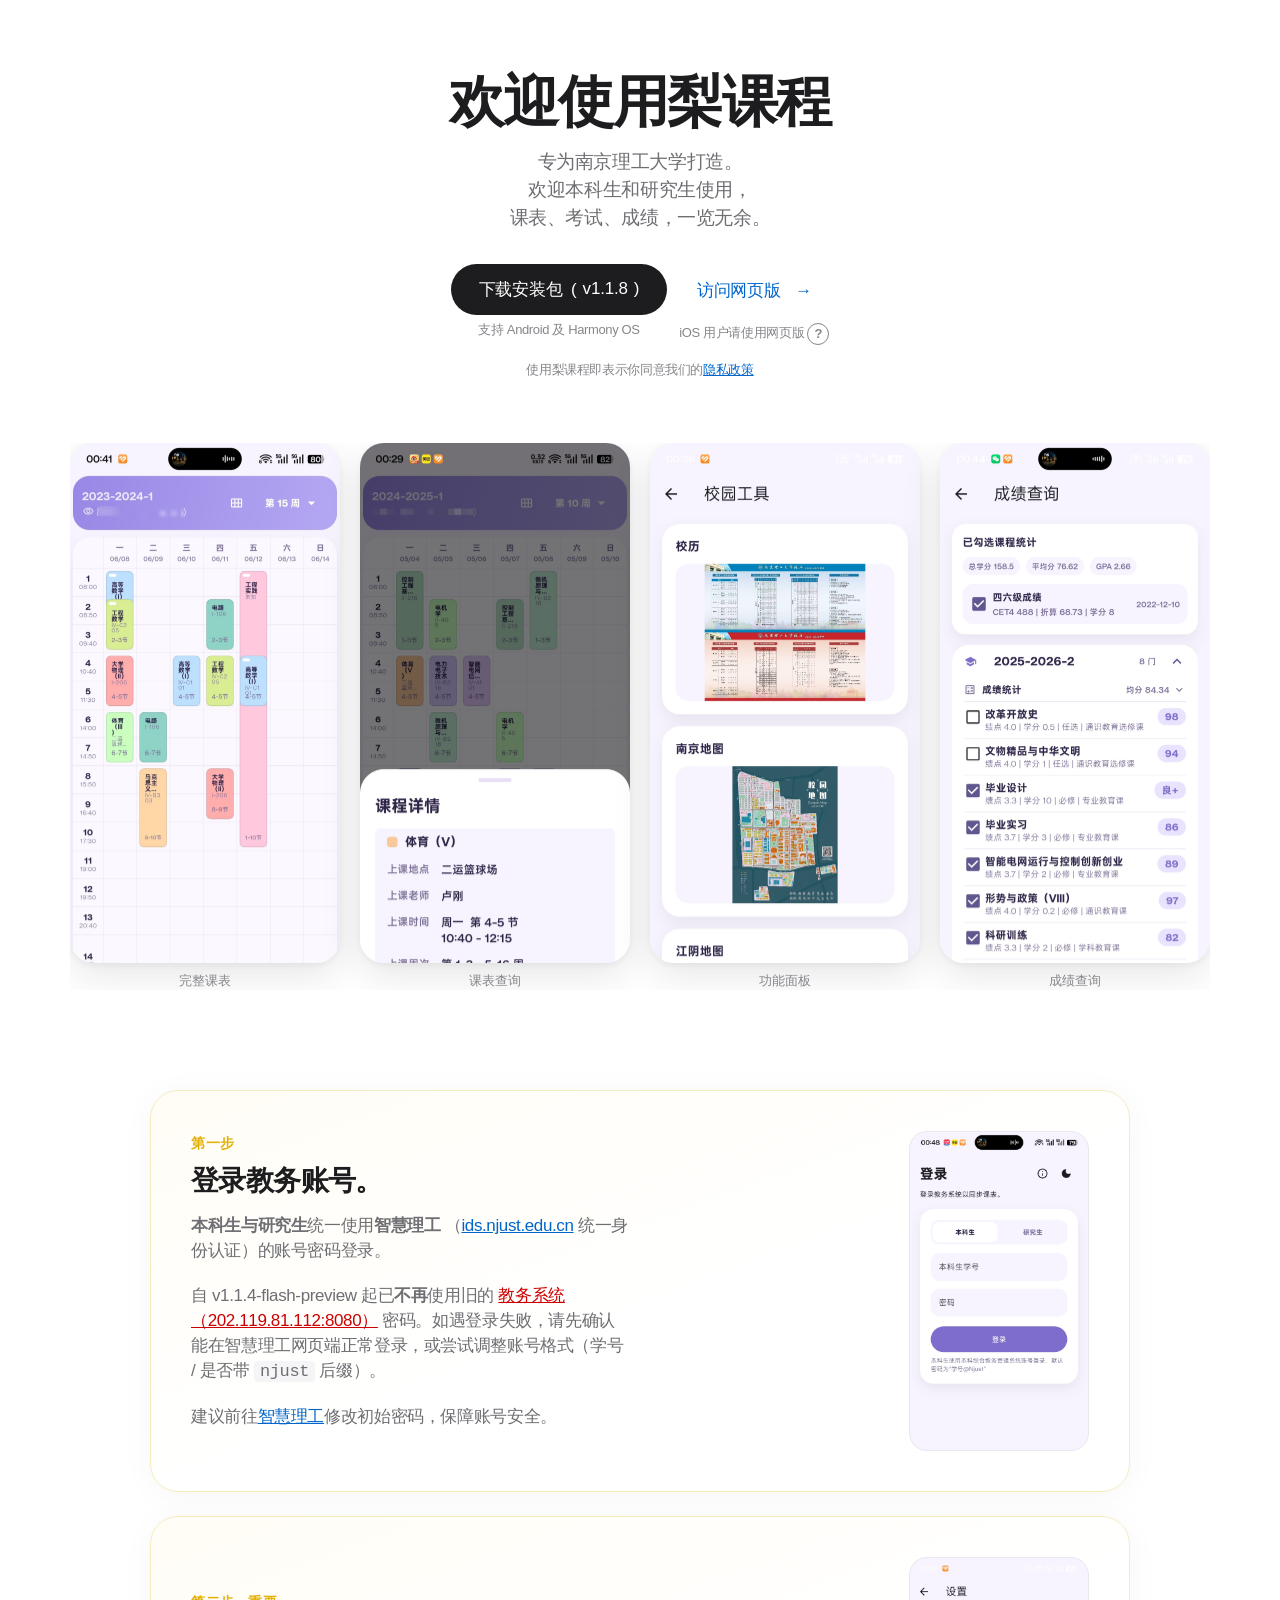
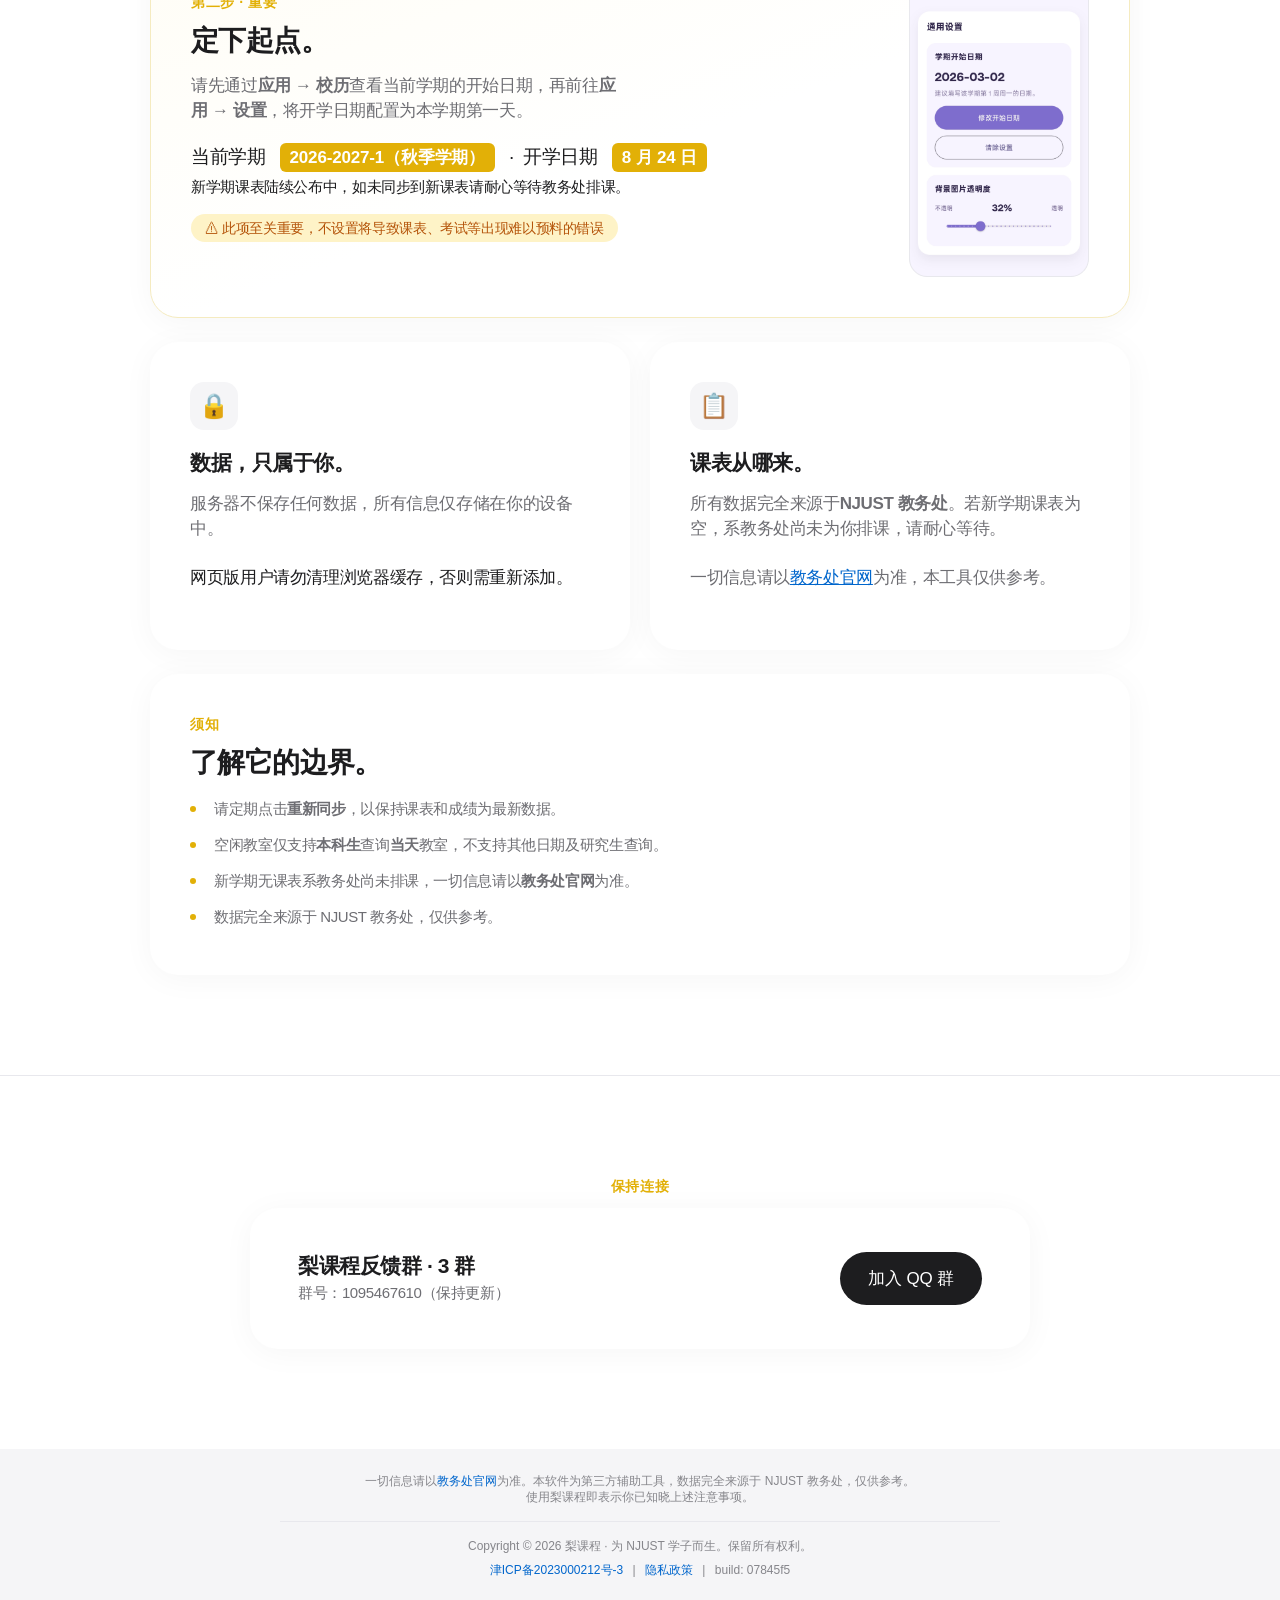
==== commit 160a63c3: "更新学期信息与下载须知，本地化灯箱并补充签名变更提示 - 学期更新为 2026-2027-1（秋季，开学 8/24），同步下载弹窗提示 - 灯箱由 fslightbox 替换为本地 Viewer.js" ====
--- a/index.html
+++ b/index.html
@@ -24,7 +24,7 @@
             <div class="btn-group">
                 <div class="btn-stack">
                     <button id="btn-download" class="btn btn--fill"
-                        data-href="https://course-cdn.njust.store/NJUSTSchedule/releases/download/v1.1.4/app-release.apk?from=landing">
+                        data-href="https://course-cdn.njust.store/NJUSTSchedule/releases/download/v1.1.8/app-release.apk?from=landing">
                         下载安装包&ensp;(<span id="apk-version">loading...</span>)
                     </button>
                     <p class="ios-note" style="margin-top:6px;">
@@ -247,7 +247,7 @@
             &ensp;|&ensp;
             <a href="privacy.html" target="_blank" rel="noopener">隐私政策</a>
             &ensp;|&ensp;
-            <span class="commit-hash">build: 36de02c</span>
+            <span class="commit-hash">build: 07845f5</span>
         </p>
     </footer>
     <!-- ═══════════ 下载确认弹窗 ═══════════ -->
@@ -280,7 +280,7 @@
             <div class="dl-modal-actions">
                 <button class="btn btn--text" id="dl-cancel">取消</button>
                 <a id="dl-confirm" class="btn btn--fill"
-                    href="https://course-cdn.njust.store/NJUSTSchedule/releases/download/v1.1.4/app-release.apk?from=landing"
+                    href="https://course-cdn.njust.store/NJUSTSchedule/releases/download/v1.1.8/app-release.apk?from=landing"
                     target="_blank" rel="noopener">确认下载</a>
             </div>
         </div>
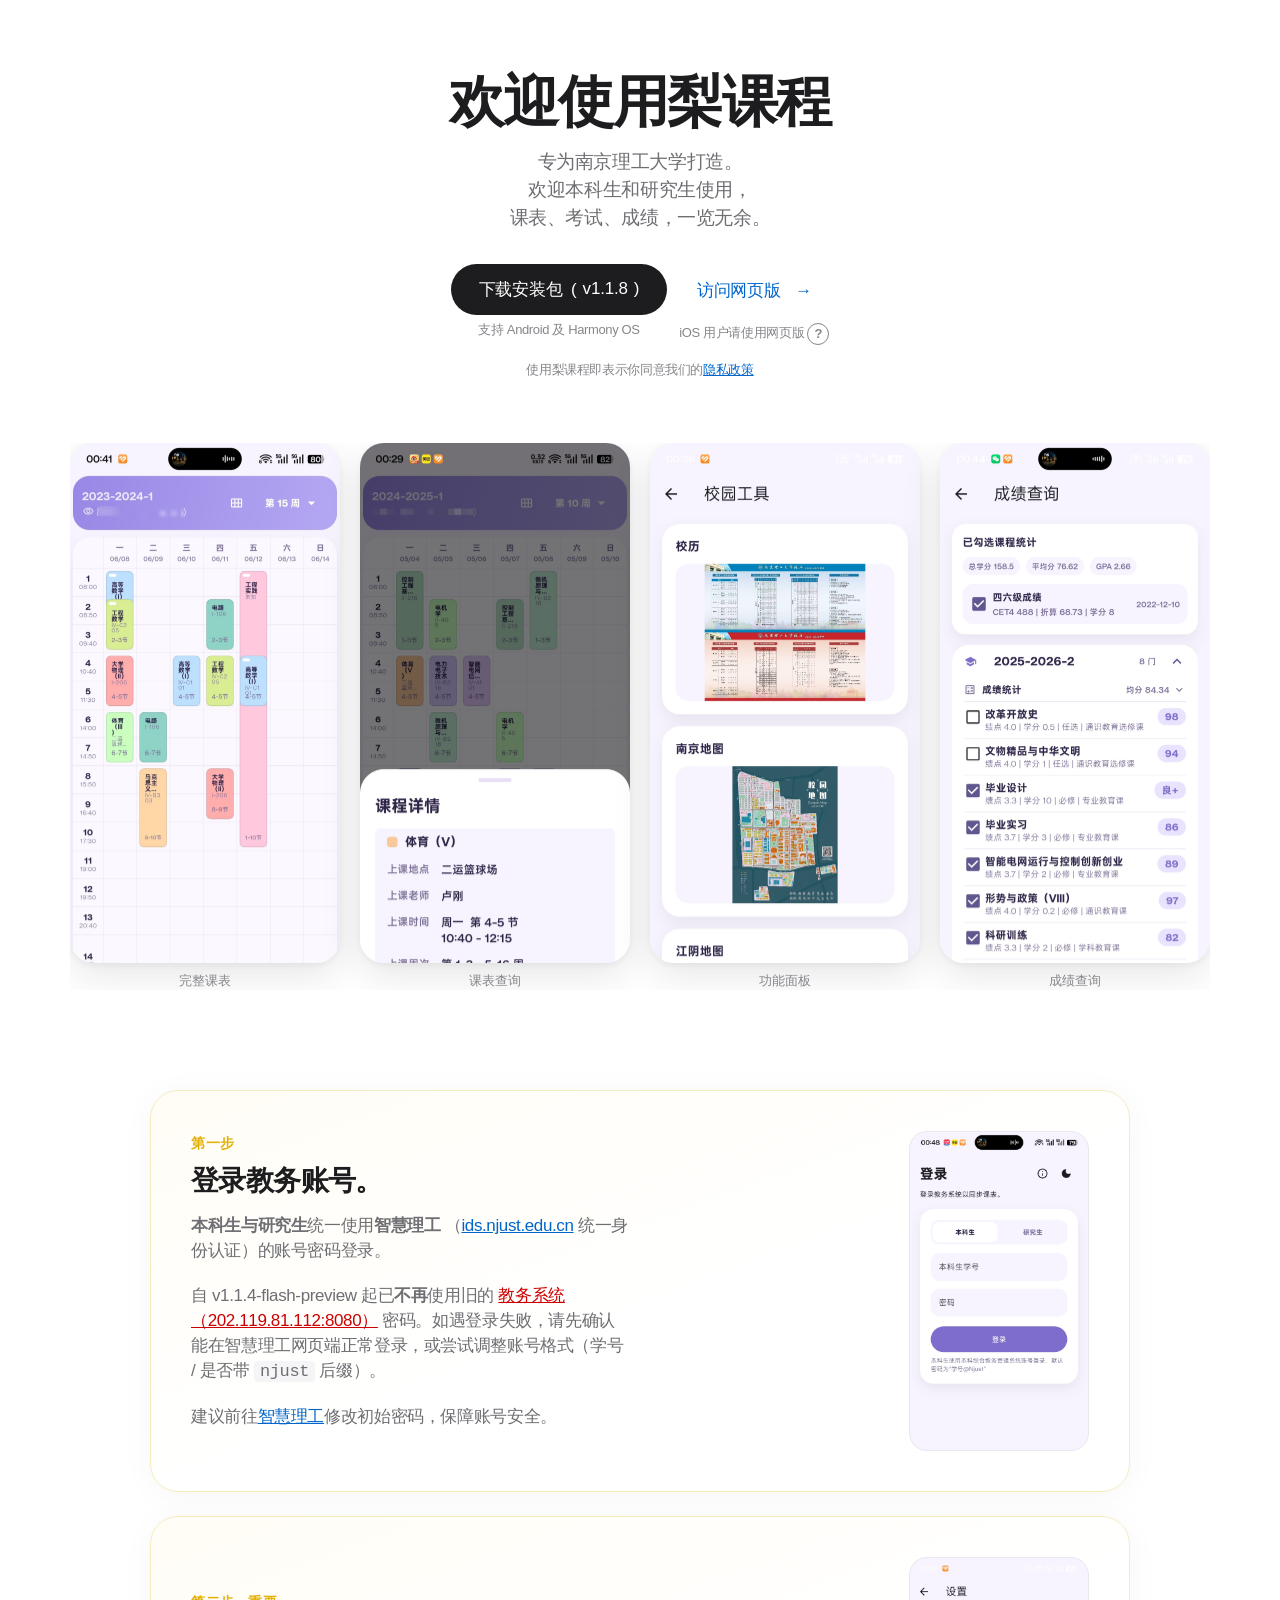
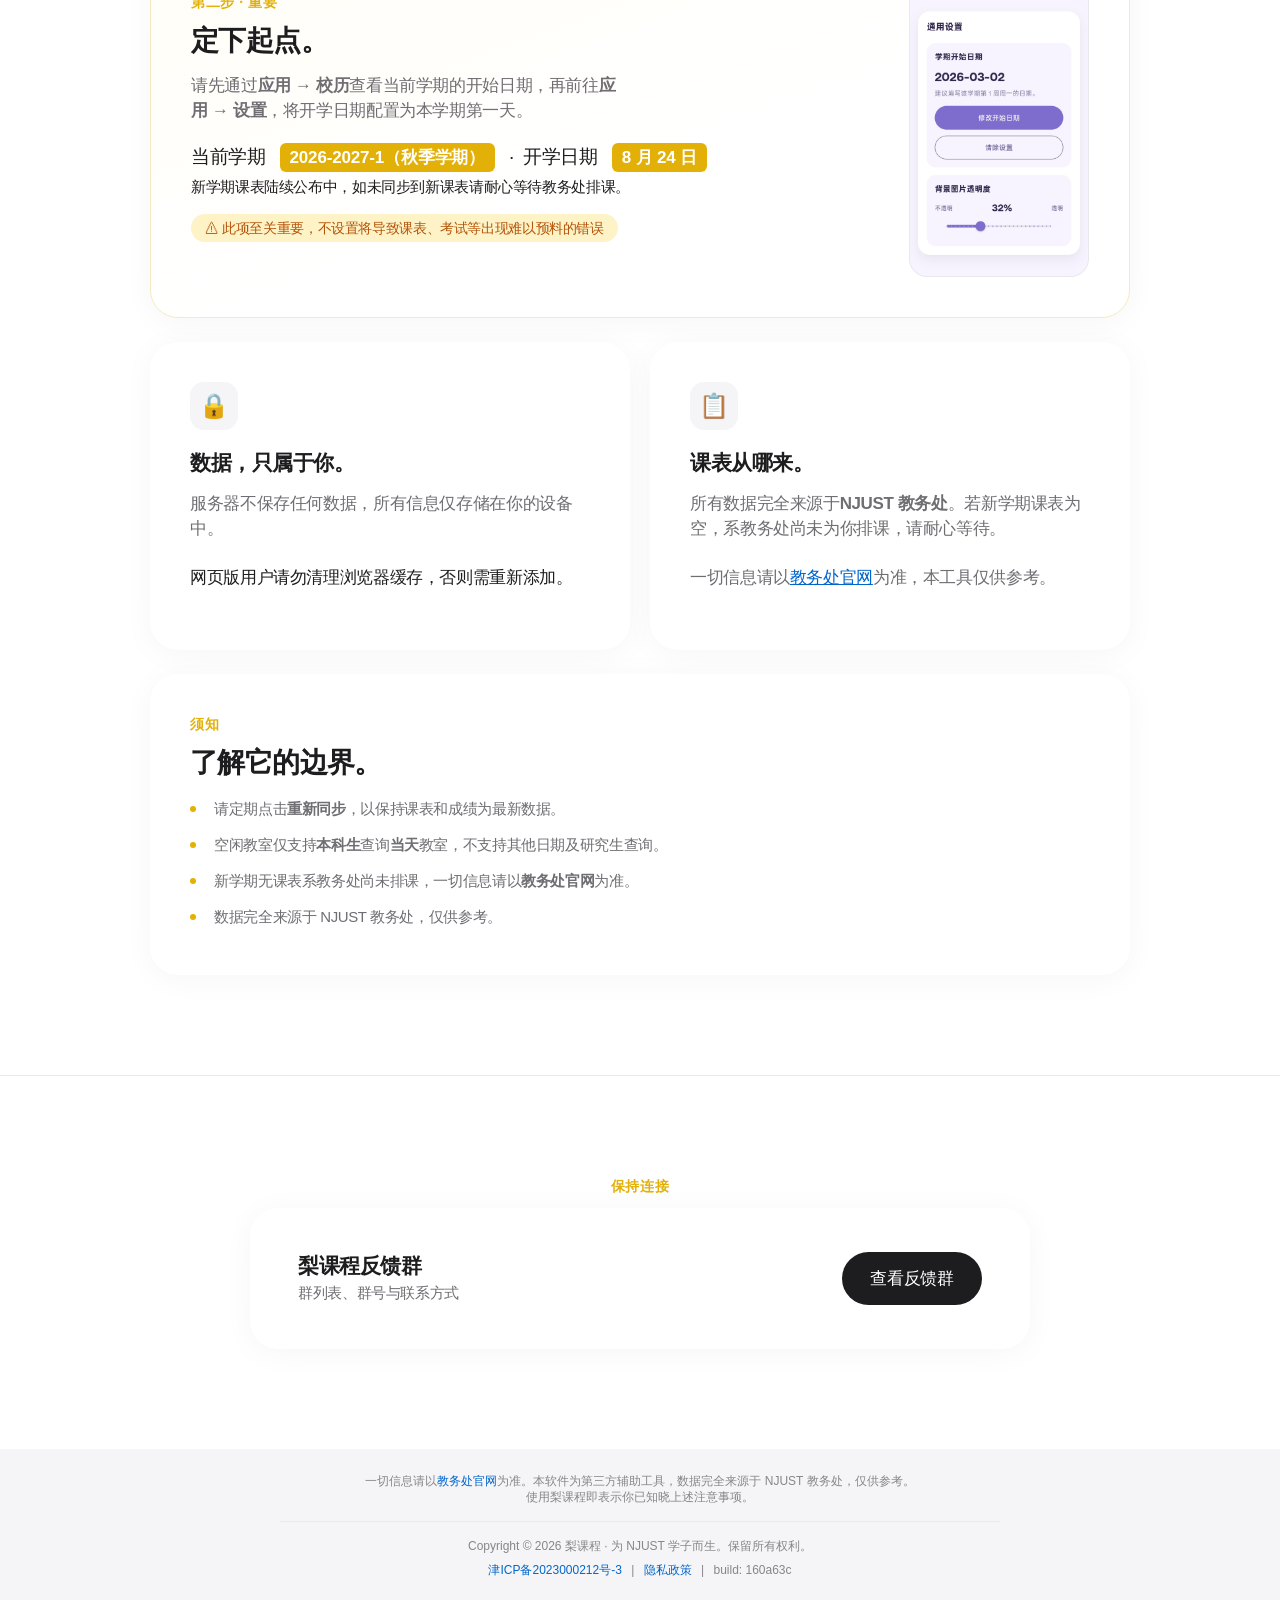
==== commit 0096016a: "feat(privacy): 隐私政策按版本与平台拆分，新增联系方式页 背景：1.1.9 起客户端引入数据收集开关与第三方统计（Microsoft Clarity，网页版另有百度统计），1.1.8 及" ====
--- a/index.html
+++ b/index.html
@@ -219,11 +219,11 @@
             <p class="eyebrow" style="text-align:center;">保持连接</p>
             <div class="community-card">
                 <div>
-                    <h3 class="heading-sm">梨课程反馈群 · 3 群</h3>
-                    <p class="desc">群号：1095467610（保持更新）</p>
-                </div>
-                <a class="btn btn--fill" href="https://qm.qq.com/q/psyzkPd3d8" target="_blank" rel="noopener">
-                    加入 QQ 群
+                    <h3 class="heading-sm">梨课程反馈群</h3>
+                    <p class="desc">群列表、群号与联系方式</p>
+                </div>
+                <a class="btn btn--fill" href="contact/index.html">
+                    查看反馈群
                 </a>
             </div>
         </div>
@@ -247,7 +247,7 @@
             &ensp;|&ensp;
             <a href="privacy.html" target="_blank" rel="noopener">隐私政策</a>
             &ensp;|&ensp;
-            <span class="commit-hash">build: 07845f5</span>
+            <span class="commit-hash">build: 160a63c</span>
         </p>
     </footer>
     <!-- ═══════════ 下载确认弹窗 ═══════════ -->
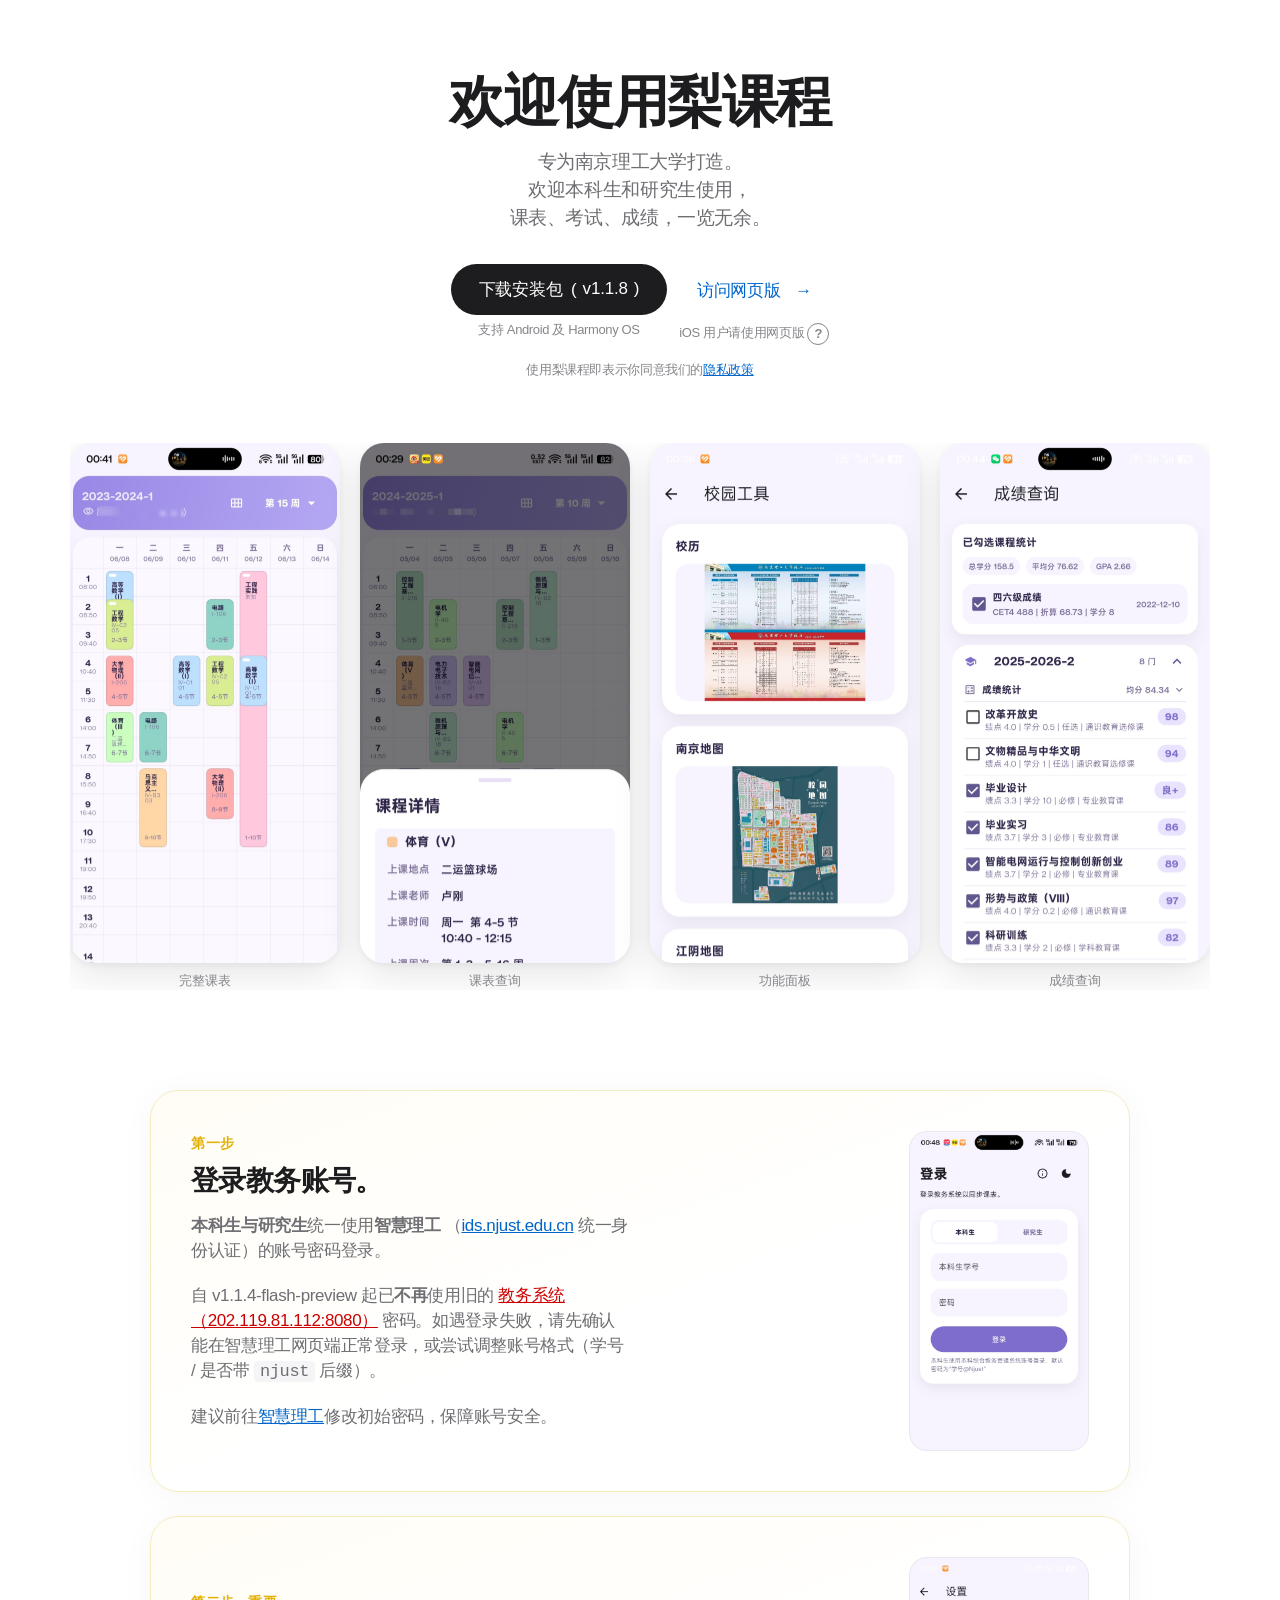
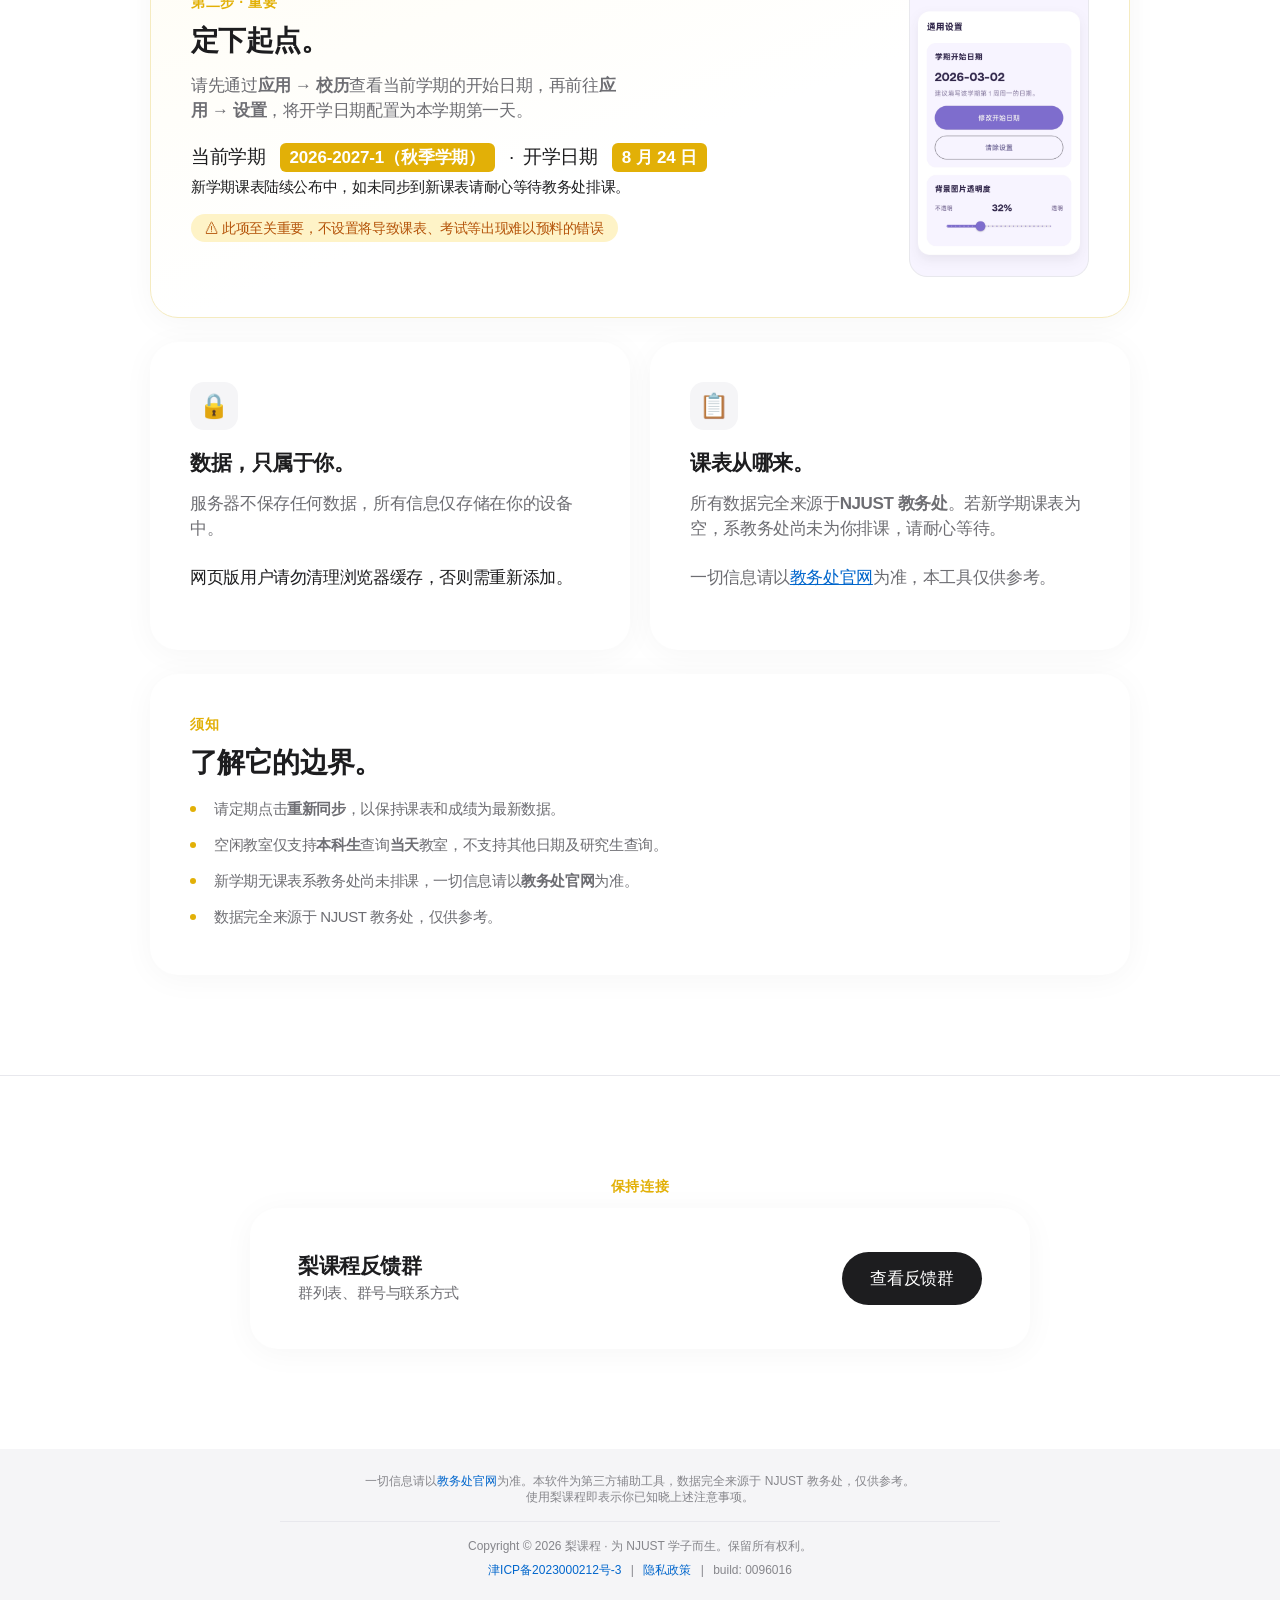
==== commit b02f33e4: "fix(privacy): 反馈群入口指向群列表，移除写死的单一群号 背景：线上隐私政策入口页的联系方式仍显示「QQ 反馈群：1095467610」，只暴露 3 群一个群号，2 群与 4 群的信息无法" ====
--- a/index.html
+++ b/index.html
@@ -247,7 +247,7 @@
             &ensp;|&ensp;
             <a href="privacy.html" target="_blank" rel="noopener">隐私政策</a>
             &ensp;|&ensp;
-            <span class="commit-hash">build: 160a63c</span>
+            <span class="commit-hash">build: 0096016</span>
         </p>
     </footer>
     <!-- ═══════════ 下载确认弹窗 ═══════════ -->
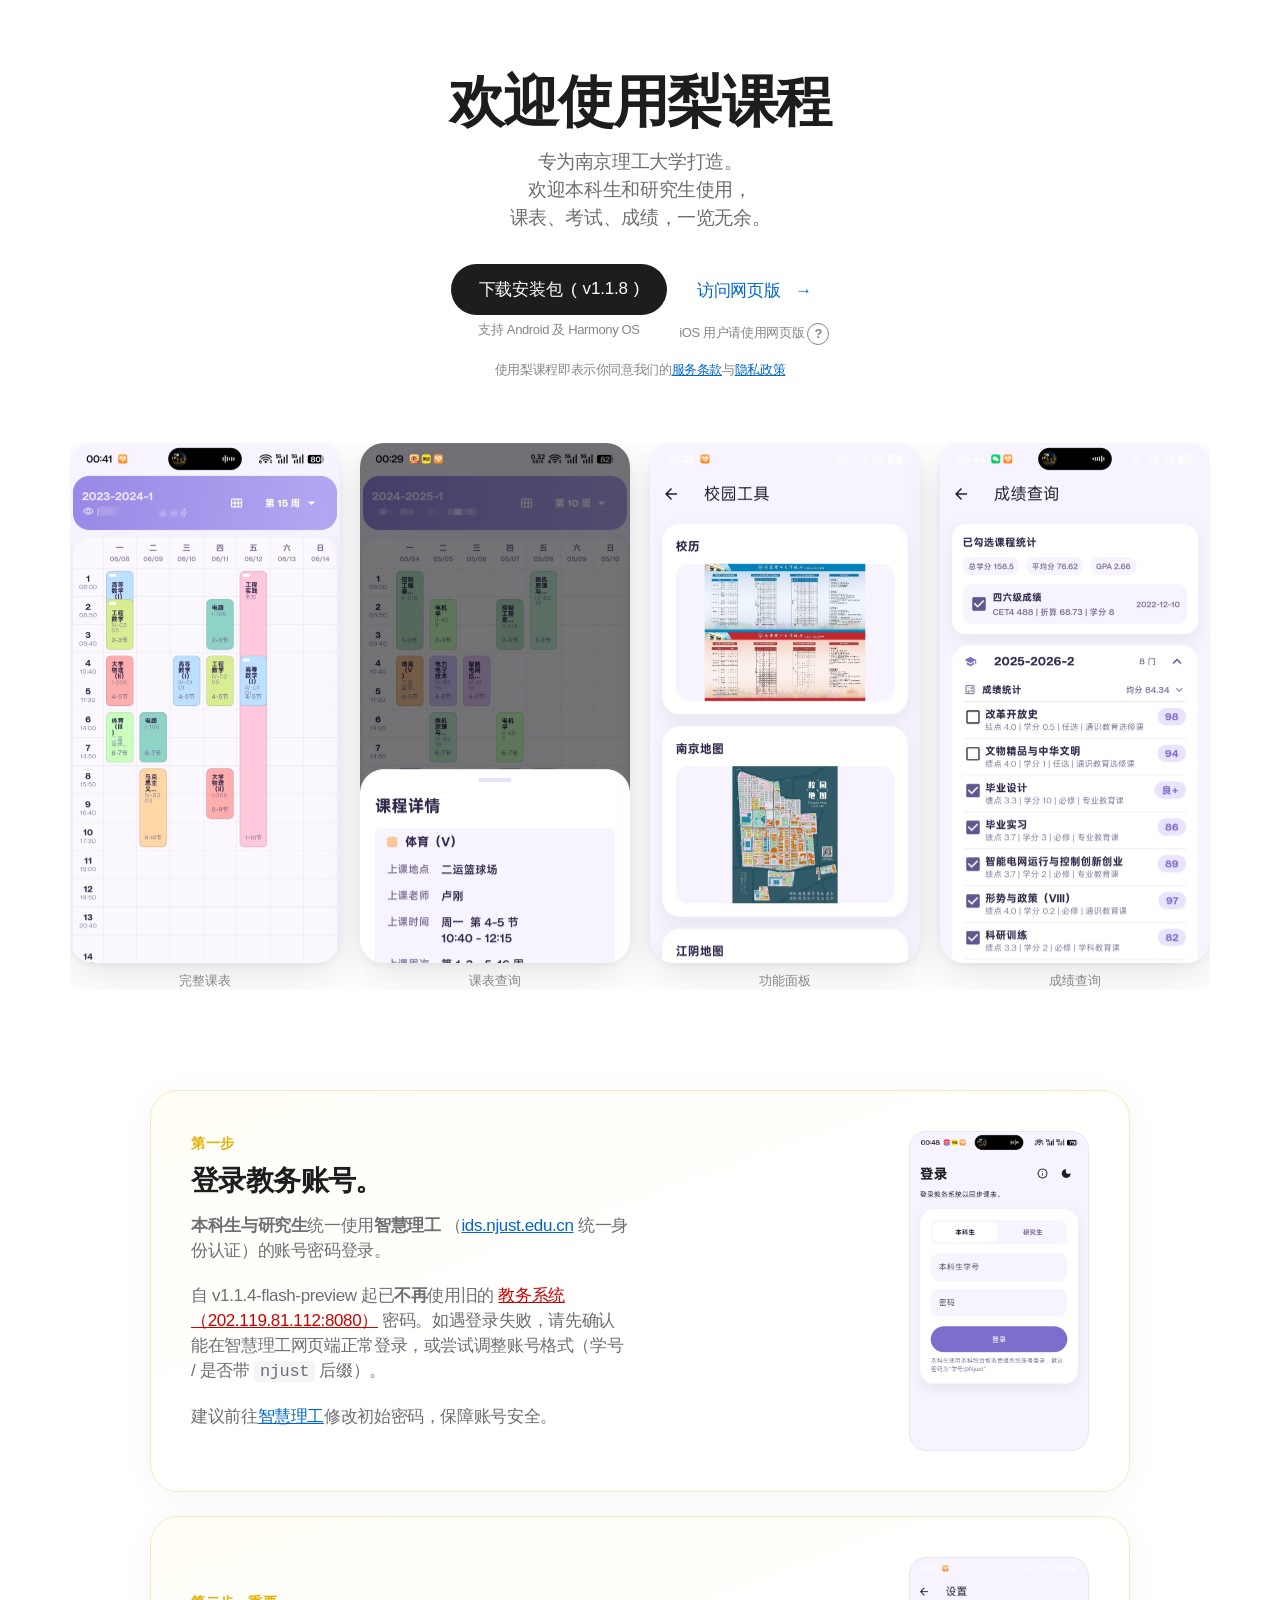
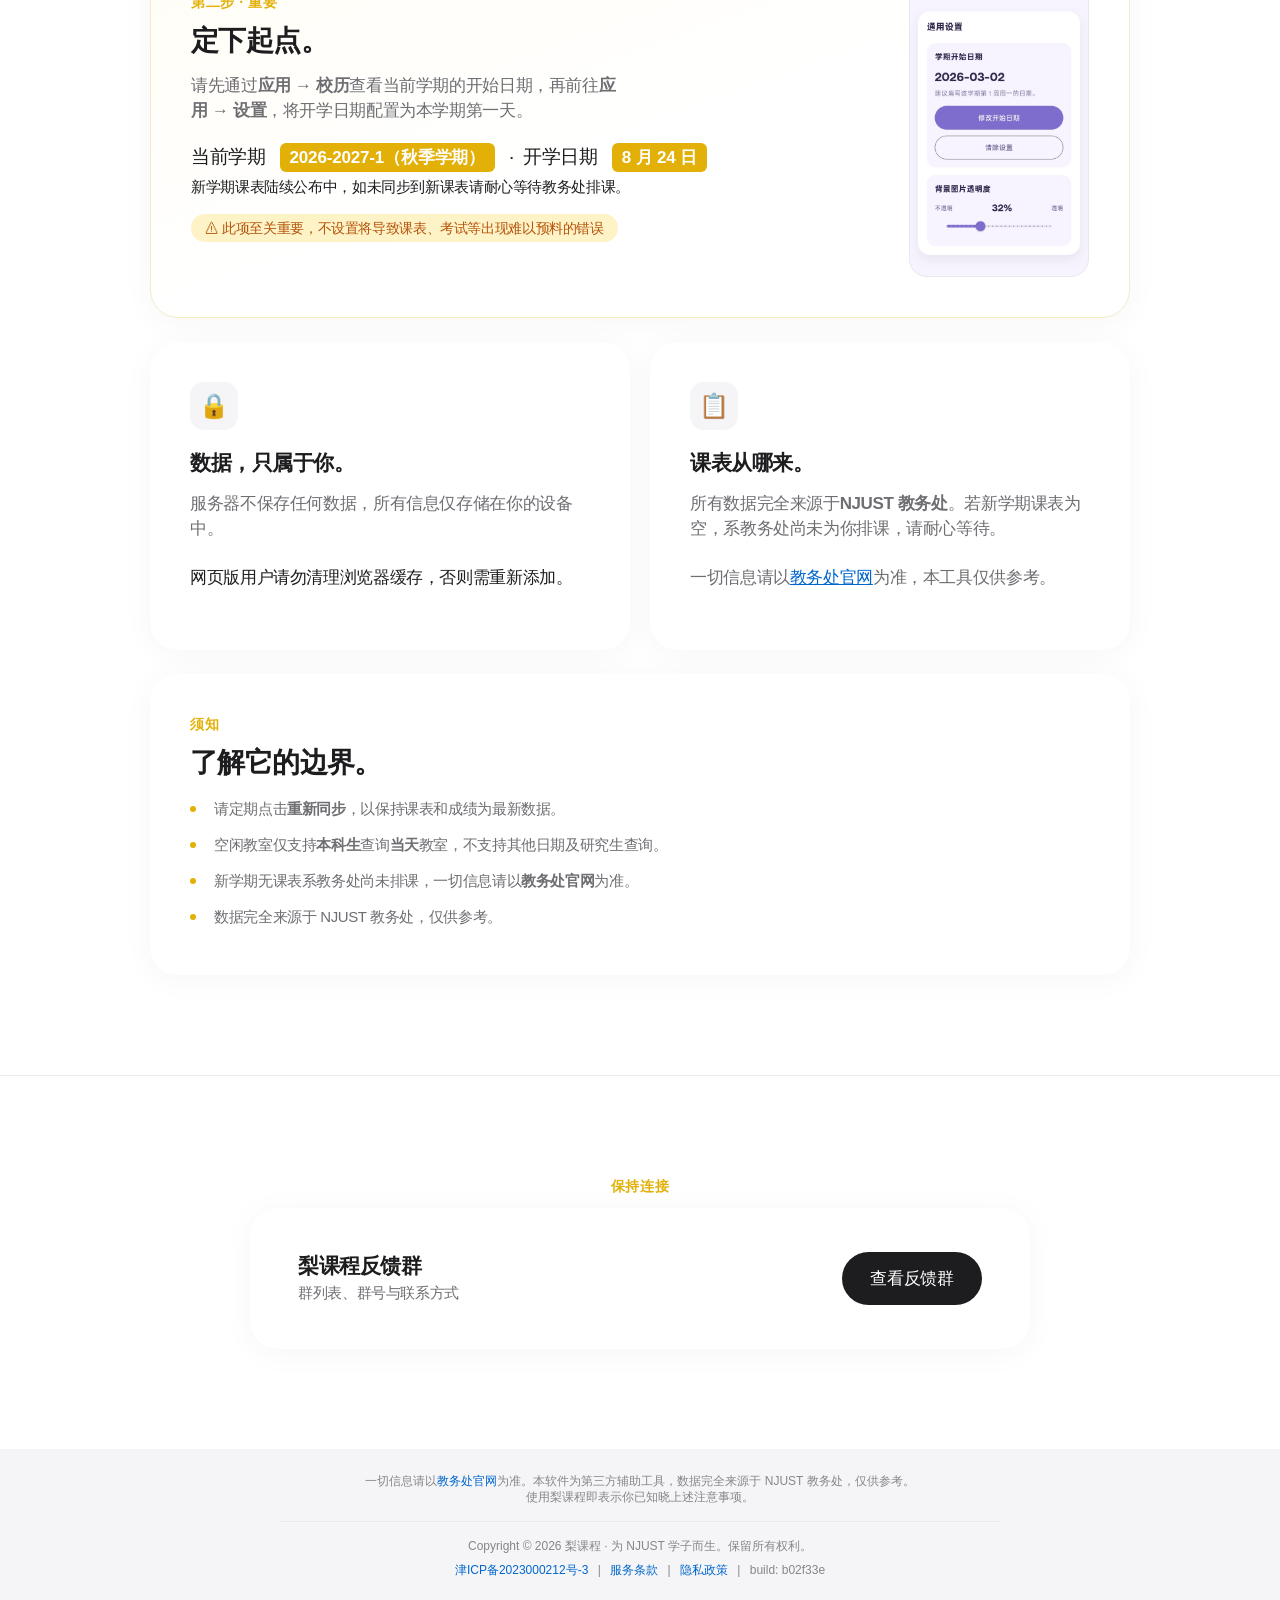
==== commit acadd6d1: "feat(terms): 新增服务条款页，首页与隐私页接入入口" ====
--- a/index.html
+++ b/index.html
@@ -44,7 +44,7 @@
                 </div>
             </div>
             <p class="ios-note" style="margin-top:16px;">
-                使用梨课程即表示你同意我们的<a href="privacy.html" target="_blank" style="color:#06c;">隐私政策</a>
+                使用梨课程即表示你同意我们的<a href="terms.html" target="_blank" style="color:#06c;">服务条款</a>与<a href="privacy.html" target="_blank" style="color:#06c;">隐私政策</a>
             </p>
         </div>
 
@@ -245,9 +245,11 @@
         <p class="footer-text" style="margin-top:8px;">
             <a href="https://beian.miit.gov.cn/" target="_blank" rel="noopener">津ICP备2023000212号-3</a>
             &ensp;|&ensp;
+            <a href="terms.html" target="_blank" rel="noopener">服务条款</a>
+            &ensp;|&ensp;
             <a href="privacy.html" target="_blank" rel="noopener">隐私政策</a>
             &ensp;|&ensp;
-            <span class="commit-hash">build: 0096016</span>
+            <span class="commit-hash">build: b02f33e</span>
         </p>
     </footer>
     <!-- ═══════════ 下载确认弹窗 ═══════════ -->
@@ -275,7 +277,8 @@
                 </li>
                 <li>应用内「<strong>个人 → 右上角 <span class="exclaim-btn">!</span> 图标</strong>」可以检查更新</li>
             </ol>
-            <p class="dl-modal-disclaimer">点击下载按钮即表示你理解并接受我们的<a href="privacy.html" target="_blank"
+            <p class="dl-modal-disclaimer">点击下载按钮即表示你理解并接受我们的<a href="terms.html" target="_blank"
+                    style="color:#06c;">服务条款</a>与<a href="privacy.html" target="_blank"
                     style="color:#06c;">隐私政策</a></p>
             <div class="dl-modal-actions">
                 <button class="btn btn--text" id="dl-cancel">取消</button>
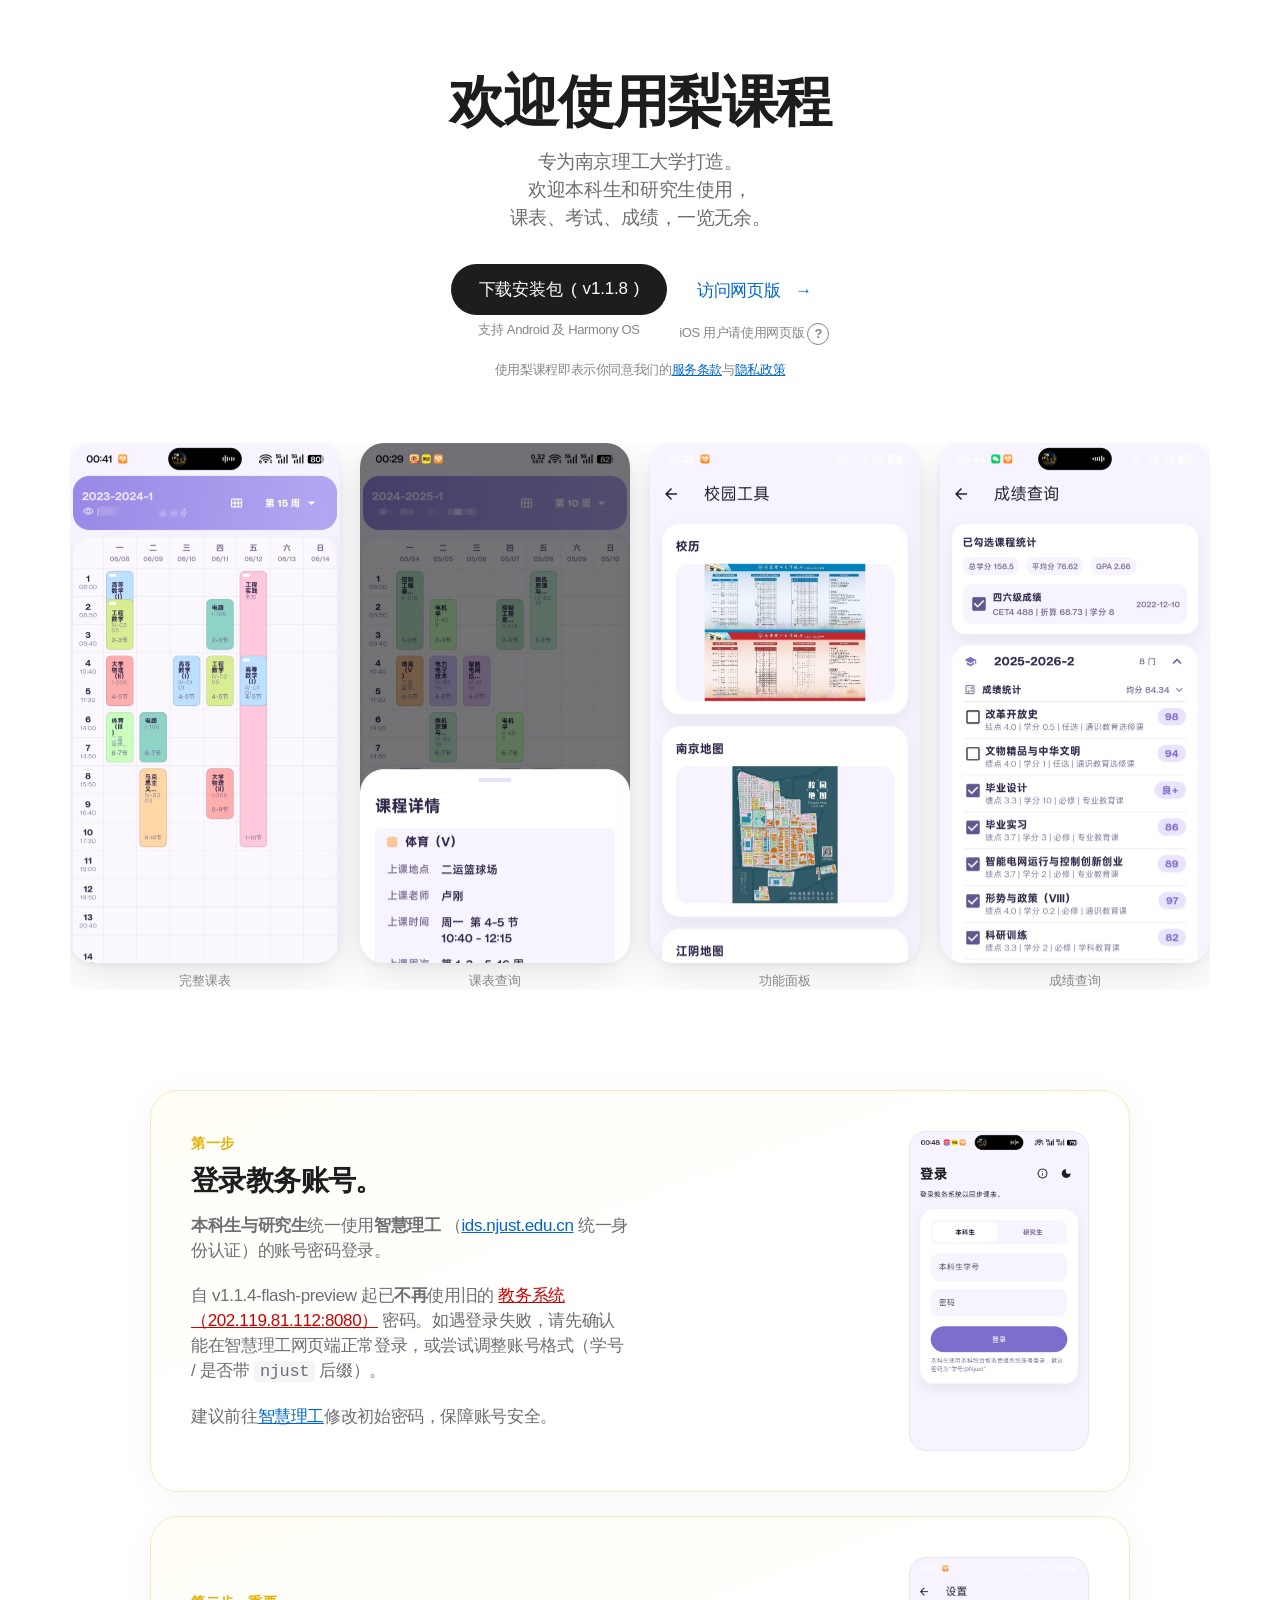
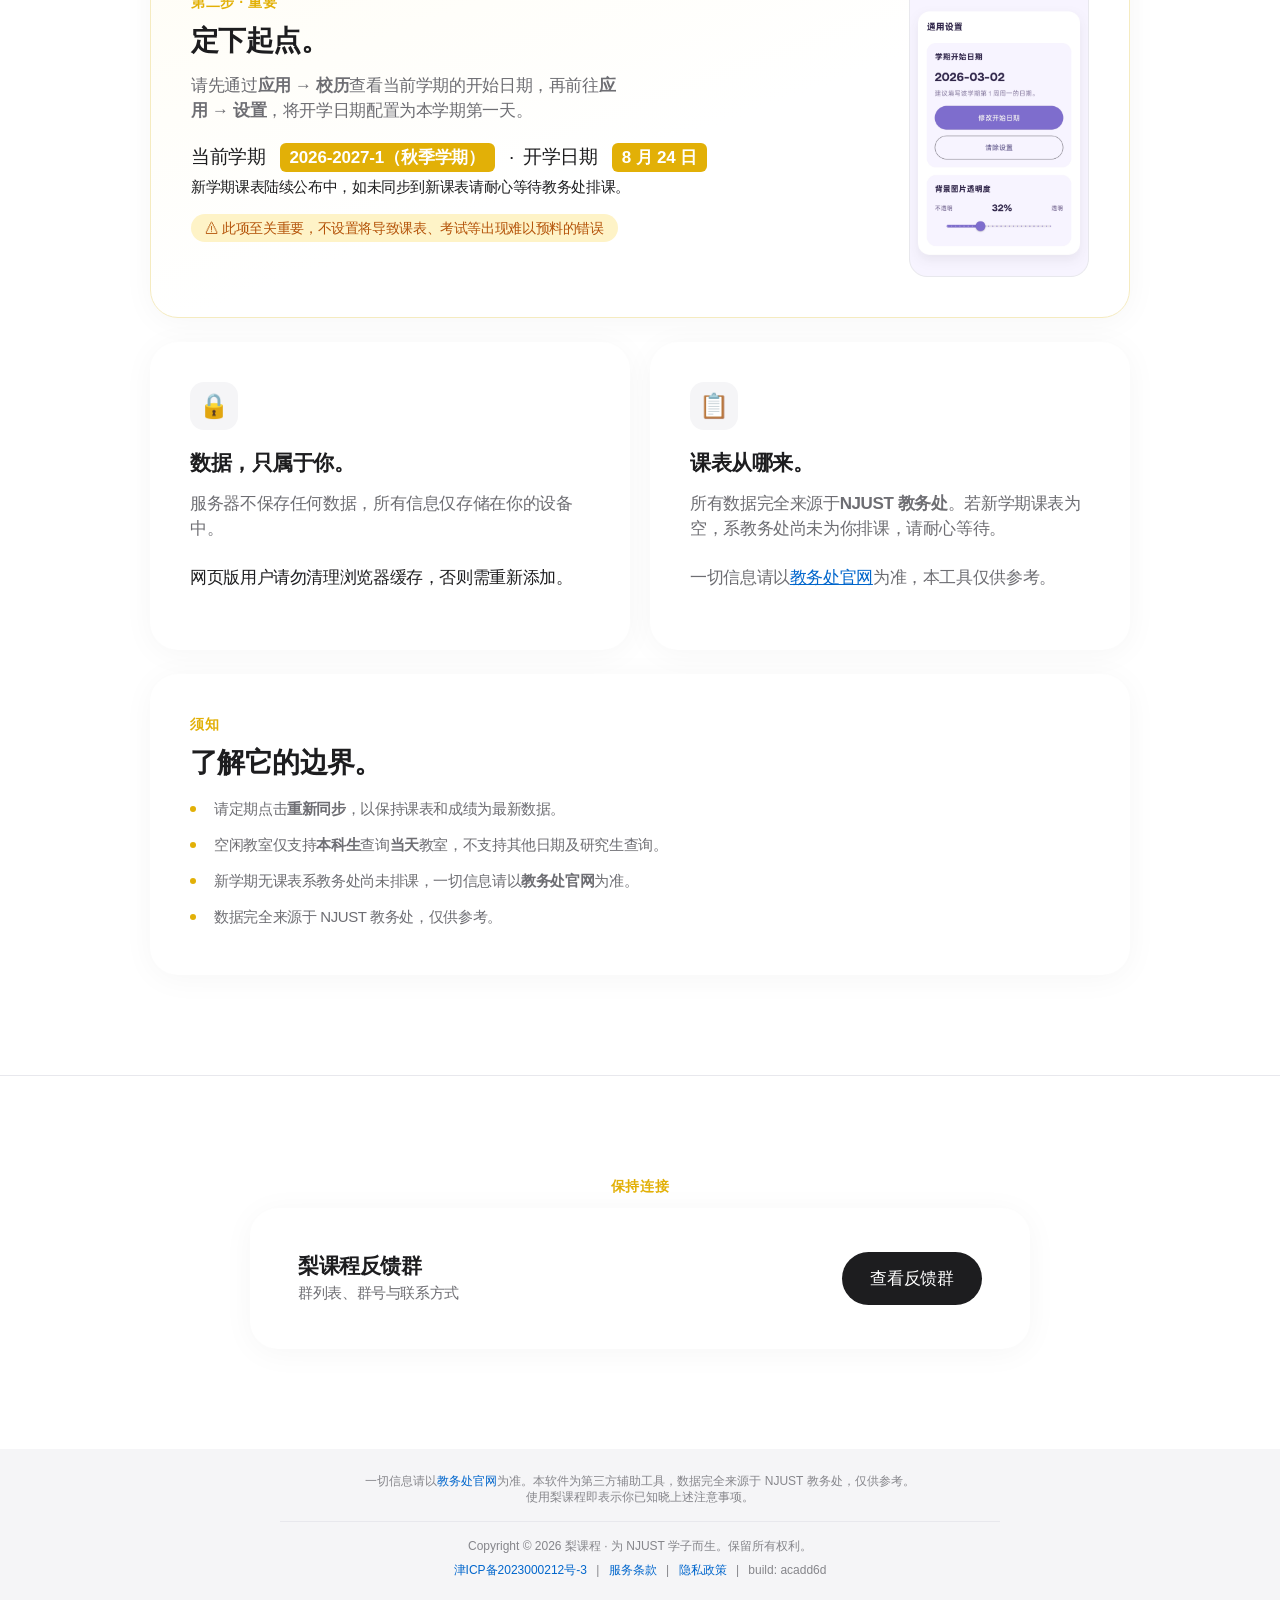
==== commit 22601a8c: "docs(terms): 重写为合同体例措辞，增设前言、使用许可、陈述保证、不可抗力与一般条款" ====
--- a/index.html
+++ b/index.html
@@ -249,7 +249,7 @@
             &ensp;|&ensp;
             <a href="privacy.html" target="_blank" rel="noopener">隐私政策</a>
             &ensp;|&ensp;
-            <span class="commit-hash">build: b02f33e</span>
+            <span class="commit-hash">build: acadd6d</span>
         </p>
     </footer>
     <!-- ═══════════ 下载确认弹窗 ═══════════ -->
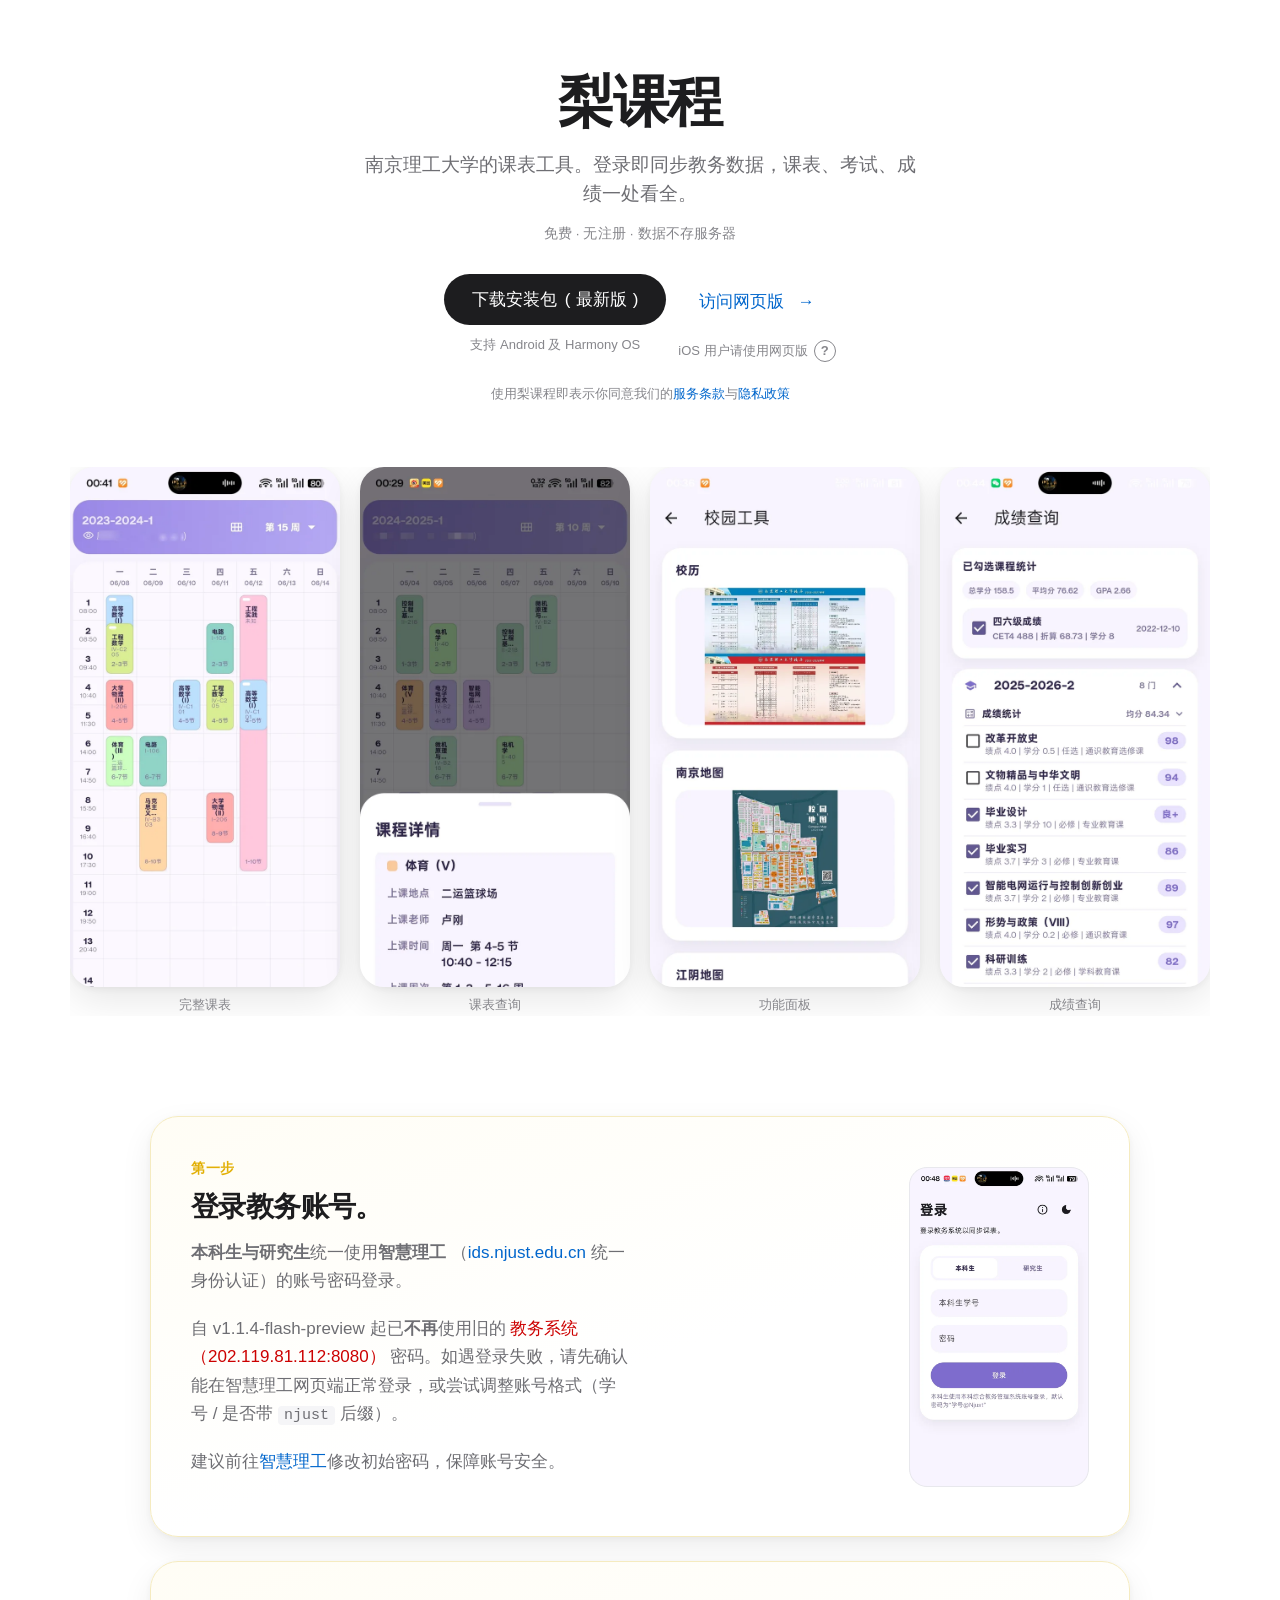
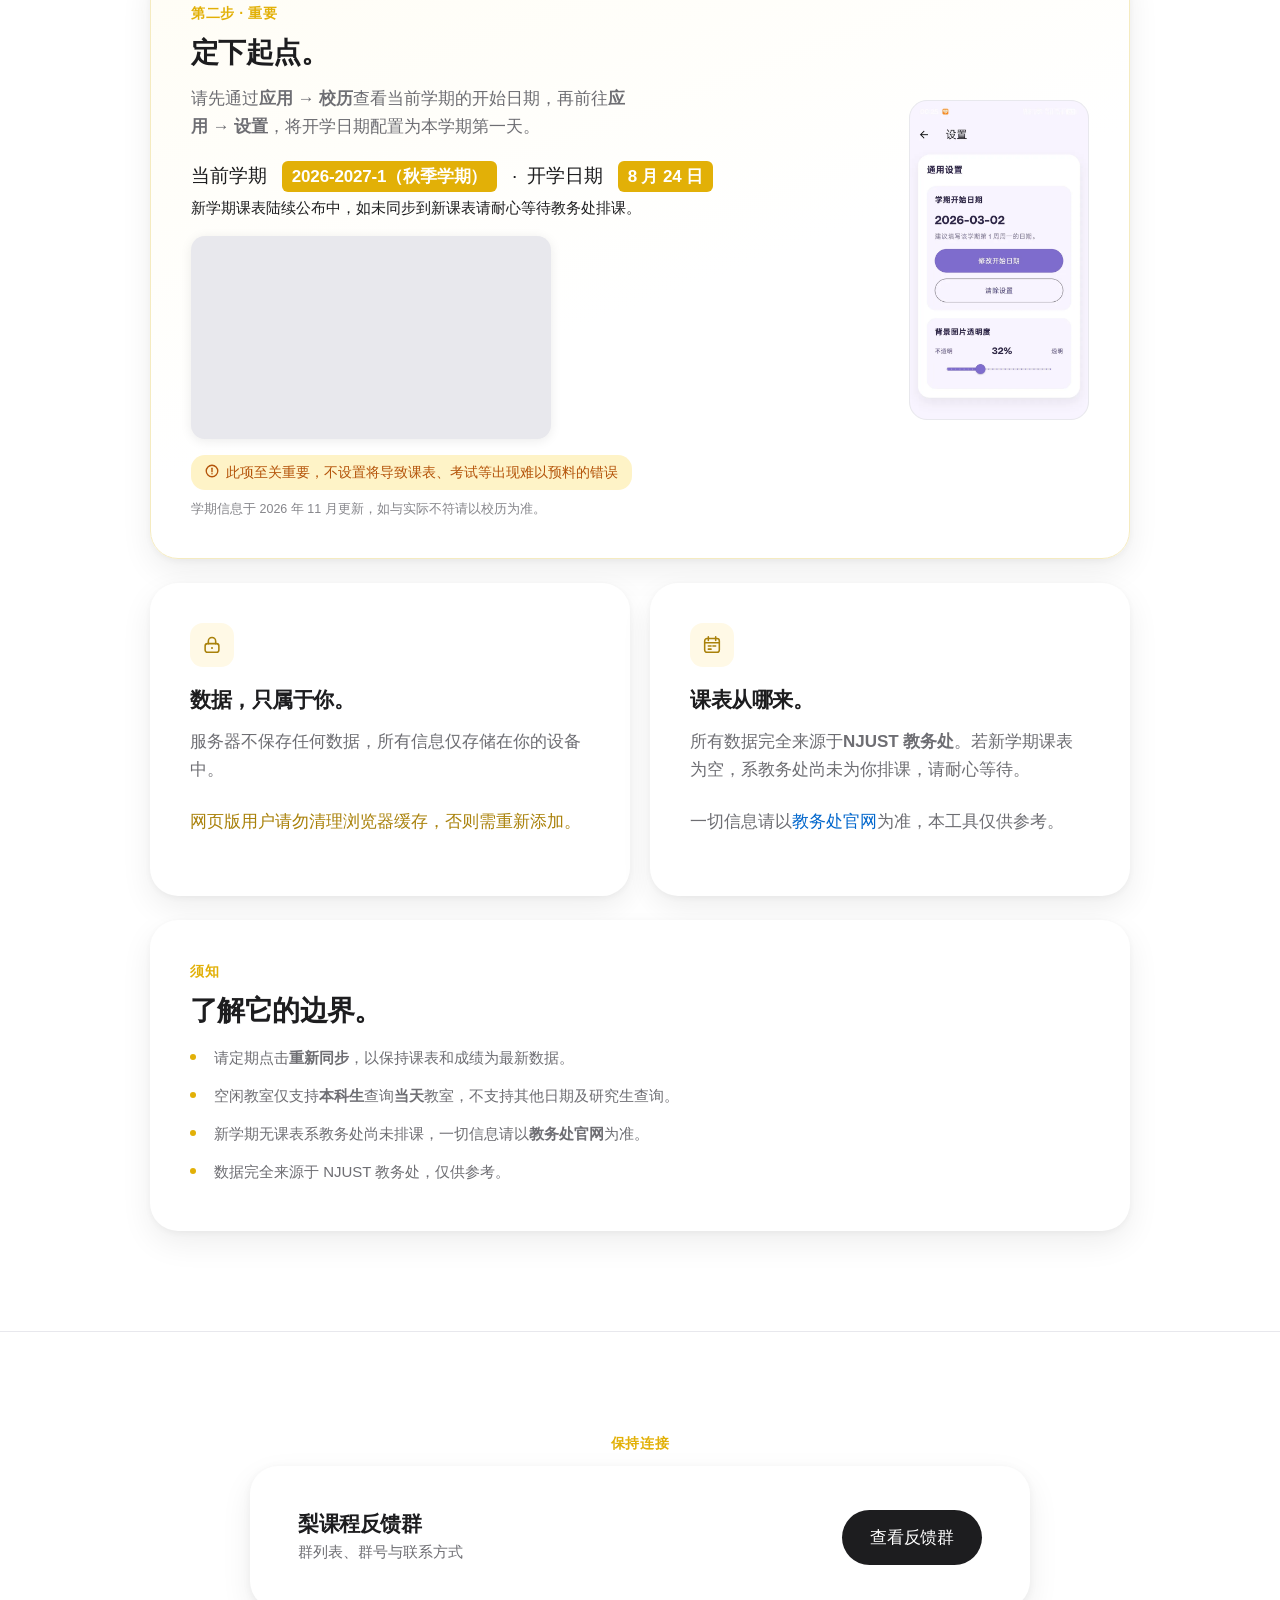
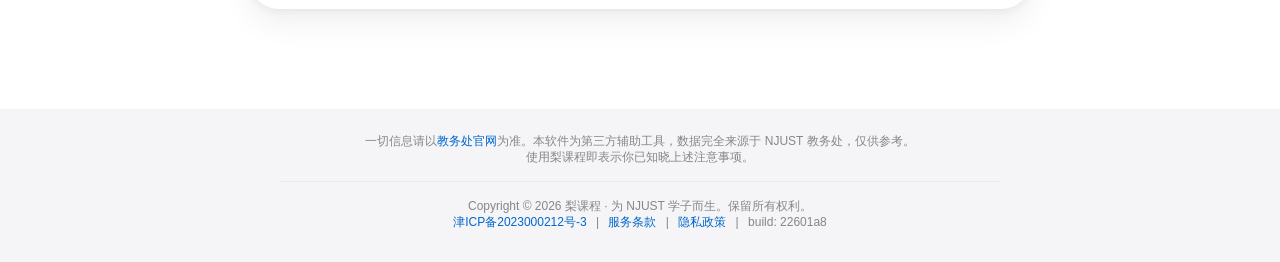
==== commit fa63203b: "perf(landing): 首屏图片转 WebP 并按需加载，补齐站点元信息与暗色模式 - 6 张截图生成 640w/1080w 两档 WebP，首屏 1942K 降至 195K/385K，配 sr" ====
--- a/index.html
+++ b/index.html
@@ -4,7 +4,33 @@
 <head>
     <meta charset="UTF-8">
     <meta name="viewport" content="width=device-width, initial-scale=1.0">
-    <title>梨课程</title>
+    <title>梨课程 · 南京理工大学课表与成绩查询</title>
+    <meta name="description"
+        content="梨课程是南京理工大学的第三方课程表工具。登录即同步教务数据，课表、考试、成绩、空闲教室一处看全，支持桌面小组件与图书馆研修小间预约。免费、无注册，数据不经过服务器。">
+    <link rel="canonical" href="https://m.njust.store/">
+
+    <meta name="color-scheme" content="light dark">
+    <meta name="theme-color" content="#ffffff" media="(prefers-color-scheme: light)">
+    <meta name="theme-color" content="#121216" media="(prefers-color-scheme: dark)">
+
+    <meta property="og:type" content="website">
+    <meta property="og:site_name" content="梨课程">
+    <meta property="og:title" content="梨课程 · 南京理工大学课表与成绩查询">
+    <meta property="og:description" content="登录即同步教务数据，课表、考试、成绩一处看全。免费、无注册，数据不经过服务器。">
+    <meta property="og:url" content="https://m.njust.store/">
+    <meta property="og:image" content="https://m.njust.store/og-image.jpg">
+    <meta property="og:image:width" content="1200">
+    <meta property="og:image:height" content="630">
+    <meta property="og:locale" content="zh_CN">
+    <meta name="twitter:card" content="summary_large_image">
+    <meta name="twitter:title" content="梨课程 · 南京理工大学课表与成绩查询">
+    <meta name="twitter:description" content="登录即同步教务数据，课表、考试、成绩一处看全。免费、无注册，数据不经过服务器。">
+    <meta name="twitter:image" content="https://m.njust.store/og-image.jpg">
+
+    <link rel="icon" href="/favicon.ico" sizes="any">
+    <link rel="icon" type="image/png" href="/favicon-32.png" sizes="32x32">
+    <link rel="apple-touch-icon" href="/apple-touch-icon.png">
+
     <link rel="stylesheet" href="style.css">
     <link rel="stylesheet" href="assest/lib/viewer.min.css">
     <link rel="preload" as="image" href="https://course-cdn.njust.store/NJUSTSchedule/imgs/Calendar.jpg">
@@ -17,34 +43,38 @@
          ═══════════════════════════════════════════════════════ -->
     <section class="hero">
         <div class="wrap">
-            <h1 class="heading-xl">欢迎使用<span style="white-space:nowrap;">梨课程</span></h1>
-            <p class="body-text">
-                专为南京理工大学打造。<br>欢迎本科生和研究生使用，<br>课表、考试、成绩，一览无余。
+            <h1 class="heading-xl">梨课程</h1>
+            <p class="hero-sub">
+                南京理工大学的课表工具。登录即同步教务数据，课表、考试、成绩一处看全。
             </p>
+            <p class="hero-note">免费 · 无注册 · 数据不存服务器</p>
             <div class="btn-group">
                 <div class="btn-stack">
                     <button id="btn-download" class="btn btn--fill"
-                        data-href="https://course-cdn.njust.store/NJUSTSchedule/releases/download/v1.1.8/app-release.apk?from=landing">
-                        下载安装包&ensp;(<span id="apk-version">loading...</span>)
+                        data-href="https://github.com/simpleClover/NJUSTSchedule/releases/latest/download/app-release.apk">
+                        下载安装包&ensp;(<span id="apk-version">最新版</span>)
                     </button>
-                    <p class="ios-note" style="margin-top:6px;">
+                    <p class="ios-note">
                         支持 Android 及 Harmony OS
                     </p>
                 </div>
                 <div class="btn-stack">
                     <a class="btn btn--text" href="https://course.njust.store" target="_blank" rel="noopener">
-                        访问网页版&ensp;<span class="arrow">→</span>
+                        访问网页版&ensp;<span class="arrow" aria-hidden="true">→</span>
                     </a>
-                    <p class="ios-note" style="margin-top:6px;position:relative;">
+                    <p class="ios-note ios-note--tip">
                         iOS 用户请使用网页版
-                        <span class="help-tip" id="ios-help">?</span>
-                    </p>
-                    <div class="help-popover" id="ios-help-popover">因 Apple 不开放中国大陆设备的侧载权限，且 App Store 上架需缴纳 699 元年费，iOS
+                        <button type="button" class="help-tip" id="ios-help" aria-expanded="false"
+                            aria-controls="ios-help-popover"
+                            aria-label="为什么 iOS 用户需要使用网页版">?</button>
+                    </p>
+                    <div class="help-popover" id="ios-help-popover" role="note">因 Apple 不开放中国大陆设备的侧载权限，且 App Store 上架需缴纳 699 元年费，iOS
                         用户请使用网页版。</div>
                 </div>
             </div>
-            <p class="ios-note" style="margin-top:16px;">
-                使用梨课程即表示你同意我们的<a href="terms.html" target="_blank" style="color:#06c;">服务条款</a>与<a href="privacy.html" target="_blank" style="color:#06c;">隐私政策</a>
+            <p class="ios-note ios-note--legal">
+                使用梨课程即表示你同意我们的<a class="link" href="terms.html" target="_blank" rel="noopener">服务条款</a>与<a
+                    class="link" href="privacy.html" target="_blank" rel="noopener">隐私政策</a>
             </p>
         </div>
 
@@ -54,7 +84,15 @@
                 <div class="mockup-item">
                     <div class="mockup-frame">
                         <a href="assest/img/schedule-all.jpg">
-                            <img src="assest/img/schedule-all.jpg" alt="完整课表截图" loading="eager">
+                            <picture>
+                                <source type="image/webp"
+                                    srcset="assest/img/schedule-all-640.webp 640w, assest/img/schedule-all-1080.webp 1080w"
+                                    sizes="(min-width: 1100px) 270px, 50vw">
+                                <img src="assest/img/schedule-all.jpg" width="1080" height="2414"
+                                    alt="梨课程的完整周课表，课程按星期与节次排布并区分配色" loading="eager"
+                                    fetchpriority="high" decoding="async"
+                                    data-full="assest/img/schedule-all.jpg">
+                            </picture>
                         </a>
                     </div>
                     <span class="mockup-caption">完整课表</span>
@@ -62,7 +100,14 @@
                 <div class="mockup-item">
                     <div class="mockup-frame">
                         <a href="assest/img/schedule.jpg">
-                            <img src="assest/img/schedule.jpg" alt="课表界面截图" loading="eager">
+                            <picture>
+                                <source type="image/webp"
+                                    srcset="assest/img/schedule-640.webp 640w, assest/img/schedule-1080.webp 1080w"
+                                    sizes="(min-width: 1100px) 270px, 50vw">
+                                <img src="assest/img/schedule.jpg" width="1080" height="2414"
+                                    alt="梨课程课表页面的周次切换与课程详情" loading="eager" decoding="async"
+                                    data-full="assest/img/schedule.jpg">
+                            </picture>
                         </a>
                     </div>
                     <span class="mockup-caption">课表查询</span>
@@ -70,7 +115,14 @@
                 <div class="mockup-item">
                     <div class="mockup-frame">
                         <a href="assest/img/tool.jpg">
-                            <img src="assest/img/tool.jpg" alt="工具界面截图" loading="eager">
+                            <picture>
+                                <source type="image/webp"
+                                    srcset="assest/img/tool-640.webp 640w, assest/img/tool-1080.webp 1080w"
+                                    sizes="(min-width: 1100px) 270px, 50vw">
+                                <img src="assest/img/tool.jpg" width="1080" height="2414"
+                                    alt="梨课程的工具面板，包含空闲教室、教师课表与课程查询入口" loading="lazy"
+                                    decoding="async" data-full="assest/img/tool.jpg">
+                            </picture>
                         </a>
                     </div>
                     <span class="mockup-caption">功能面板</span>
@@ -78,17 +130,24 @@
                 <div class="mockup-item">
                     <div class="mockup-frame">
                         <a href="assest/img/score.jpg">
-                            <img src="assest/img/score.jpg" alt="成绩查询截图" loading="eager">
+                            <picture>
+                                <source type="image/webp"
+                                    srcset="assest/img/score-640.webp 640w, assest/img/score-1080.webp 1080w"
+                                    sizes="(min-width: 1100px) 270px, 50vw">
+                                <img src="assest/img/score.jpg" width="1080" height="2414"
+                                    alt="梨课程的成绩查询页面，显示学分与绩点统计" loading="lazy" decoding="async"
+                                    data-full="assest/img/score.jpg">
+                            </picture>
                         </a>
                     </div>
                     <span class="mockup-caption">成绩查询</span>
                 </div>
             </div>
-            <div class="showcase-dots" id="showcase-dots">
-                <button class="active" data-index="0" aria-label="第 1 张"></button>
-                <button data-index="1" aria-label="第 2 张"></button>
-                <button data-index="2" aria-label="第 3 张"></button>
-                <button data-index="3" aria-label="第 4 张"></button>
+            <div class="showcase-dots" id="showcase-dots" role="tablist" aria-label="截图切换">
+                <button type="button" data-index="0" aria-current="true" aria-label="查看第 1 张：完整课表"></button>
+                <button type="button" data-index="1" aria-label="查看第 2 张：课表查询"></button>
+                <button type="button" data-index="2" aria-label="查看第 3 张：功能面板"></button>
+                <button type="button" data-index="3" aria-label="查看第 4 张：成绩查询"></button>
             </div>
         </div>
     </section>
@@ -100,66 +159,81 @@
         <div class="wrap" id="guide-gallery">
 
             <!-- ── 卡片 A：登录教务账号 (全宽) ── -->
-            <div class="card card--setup card--span-2 mb-24">
+            <div class="card card--setup card--span-2 mb-24 reveal">
                 <div class="card-body">
                     <p class="eyebrow">第一步</p>
                     <h2 class="heading-md">登录教务账号。</h2>
                     <p class="body-text mt-16">
                         <strong>本科生与研究生</strong>统一使用<strong>智慧理工</strong>
-                        （<a href="https://ids.njust.edu.cn" target="_blank" rel="noopener"
-                            style="color:#06c;">ids.njust.edu.cn</a>
+                        （<a class="link" href="https://ids.njust.edu.cn" target="_blank"
+                            rel="noopener">ids.njust.edu.cn</a>
                         统一身份认证）的账号密码登录。
                     </p>
-                    <p class="body-text" style="margin-top:6px;">
+                    <p class="body-text mt-6">
                         自 v1.1.4-flash-preview 起已<strong>不再</strong>使用旧的
-                        <a href="http://202.119.81.112:8080/" target="_blank" rel="noopener"
-                            style="color:#c00;">教务系统（202.119.81.112:8080）</a>
+                        <a class="link link--alert" href="http://202.119.81.112:8080/" target="_blank"
+                            rel="noopener">教务系统（202.119.81.112:8080）</a>
                         密码。如遇登录失败，请先确认能在智慧理工网页端正常登录，或尝试调整账号格式（学号 / 是否带
-                        <code style="background:#f5f5f7; border-radius:4px; padding:1px 6px;">njust</code> 后缀）。
-                    </p>
-                    <p class="body-text" style="margin-top:6px;">
-                        建议前往<a href="https://ids.njust.edu.cn" target="_blank" rel="noopener"
-                            style="color:#06c;">智慧理工</a>修改初始密码，保障账号安全。
+                        <code class="inline-code">njust</code> 后缀）。
+                    </p>
+                    <p class="body-text mt-6">
+                        建议前往<a class="link" href="https://ids.njust.edu.cn" target="_blank"
+                            rel="noopener">智慧理工</a>修改初始密码，保障账号安全。
                     </p>
                 </div>
                 <div class="phone-ph">
                     <a href="assest/img/helper/login.jpg">
-                        <img src="assest/img/helper/login.jpg" alt="登录界面截图"
-                            style="width:100%;height:100%;object-fit:cover;object-position:top;">
+                        <picture>
+                            <source type="image/webp" srcset="assest/img/helper/login-640.webp 640w" sizes="180px">
+                            <img class="media-fill" src="assest/img/helper/login.jpg" width="1080" height="2414"
+                                alt="梨课程登录页，使用智慧理工统一身份认证登录" loading="lazy" decoding="async"
+                                data-full="assest/img/helper/login.jpg">
+                        </picture>
                     </a>
                 </div>
             </div>
 
             <!-- ── 卡片：定下起点 (全宽) ── -->
-            <div class="card card--setup card--span-2 mb-24">
+            <div class="card card--setup card--span-2 mb-24 reveal">
                 <div class="card-body">
                     <p class="eyebrow">第二步 · 重要</p>
                     <h2 class="heading-md">定下起点。</h2>
                     <p class="body-text mt-16">
                         请先通过<strong>应用 → 校历</strong>查看当前学期的开始日期，再前往<strong>应用 → 设置</strong>，将开学日期配置为本学期第一天。
                     </p>
-                    <p class="mt-16" style="font-size:19px; color: var(--text);">
+                    <p class="semester-line">
                         当前学期&ensp;
                         <span class="highlight">2026-2027-1（秋季学期）</span>
                         &ensp;·&ensp;开学日期&ensp;
                         <span class="highlight">8 月 24 日</span>
                     </p>
-                    <p style="font-size:15px; color: var(--text); margin-top:4px;">
+                    <p class="semester-hint">
                         新学期课表陆续公布中，如未同步到新课表请耐心等待教务处排课。
                     </p>
-                    <a href="https://course-cdn.njust.store/NJUSTSchedule/imgs/Calendar.jpg"
-                        style="display:block;width:100%;max-width:360px;margin-top:16px;aspect-ratio:16/9;background:#e8e8ed;border-radius:14px;overflow:hidden;box-shadow:0 2px 12px rgba(0,0,0,.08);">
-                        <img src="https://course-cdn.njust.store/NJUSTSchedule/imgs/Calendar.jpg" alt="校历截图（点击查看大图）"
-                            loading="lazy"
-                            style="width:100%;height:100%;object-fit:cover;border-radius:14px;transition:opacity 0.4s;opacity:0;"
-                            onload="this.style.opacity='1'" onerror="this.parentElement.style.display='none'">
+                    <a class="calendar-thumb" href="https://course-cdn.njust.store/NJUSTSchedule/imgs/Calendar.jpg">
+                        <img class="calendar-img" src="https://course-cdn.njust.store/NJUSTSchedule/imgs/Calendar.jpg"
+                            width="1600" height="900" alt="南京理工大学 2026-2027 学年校历，点击查看大图" loading="lazy"
+                            decoding="async" onload="this.classList.add('is-loaded')">
                     </a>
-                    <span class="warn-tag" style="margin-top:16px;">⚠ 此项至关重要，不设置将导致课表、考试等出现难以预料的错误</span>
+                    <span class="warn-tag">
+                        <svg class="icon-inline" viewBox="0 0 16 16" fill="none" aria-hidden="true">
+                            <circle cx="8" cy="8" r="6.6" stroke="currentColor" stroke-width="1.5" />
+                            <path d="M8 4.8v4" stroke="currentColor" stroke-width="1.6" stroke-linecap="round" />
+                            <circle cx="8" cy="11.2" r=".9" fill="currentColor" />
+                        </svg>
+                        此项至关重要，不设置将导致课表、考试等出现难以预料的错误
+                    </span>
+                    <p class="info-stamp">学期信息于 2026 年 11 月更新，如与实际不符请以校历为准。</p>
                 </div>
                 <div class="phone-ph">
                     <a href="assest/img/helper/start-time.jpg">
-                        <img src="assest/img/helper/start-time.jpg" alt="设置开学日期截图"
-                            style="width:100%;height:100%;object-fit:cover;object-position:top;">
+                        <picture>
+                            <source type="image/webp" srcset="assest/img/helper/start-time-640.webp 640w"
+                                sizes="180px">
+                            <img class="media-fill" src="assest/img/helper/start-time.jpg" width="1080" height="2414"
+                                alt="梨课程设置页，将开学日期配置为本学期第一天" loading="lazy" decoding="async"
+                                data-full="assest/img/helper/start-time.jpg">
+                        </picture>
                     </a>
                 </div>
             </div>
@@ -167,33 +241,47 @@
             <!-- ── 卡片 B + C：双列 ── -->
             <div class="bento mb-24">
                 <!-- 卡片 B：安全与隐私 -->
-                <div class="card card--half">
-                    <div class="card-icon">🔒</div>
+                <div class="card card--half reveal">
+                    <div class="card-icon" aria-hidden="true">
+                        <svg viewBox="0 0 24 24" fill="none" stroke="currentColor" stroke-width="1.7"
+                            stroke-linecap="round" stroke-linejoin="round">
+                            <rect x="4.5" y="10.5" width="15" height="9.5" rx="2.5" />
+                            <path d="M8 10.5V7.8a4 4 0 0 1 8 0v2.7" />
+                            <circle cx="12" cy="15.2" r="1.1" fill="currentColor" stroke="none" />
+                        </svg>
+                    </div>
                     <h3 class="heading-sm">数据，只属于你。</h3>
                     <p class="body-text mt-8">
                         服务器不保存任何数据，所有信息仅存储在你的设备中。
                     </p>
-                    <p class="body-text" style="margin-top:4px; color: var(--accent-color); font-weight: 500;">
+                    <p class="body-text body-text--accent mt-4">
                         网页版用户请勿清理浏览器缓存，否则需重新添加。
                     </p>
                 </div>
 
                 <!-- 卡片 C：课表来源 -->
-                <div class="card card--half">
-                    <div class="card-icon">📋</div>
+                <div class="card card--half reveal">
+                    <div class="card-icon" aria-hidden="true">
+                        <svg viewBox="0 0 24 24" fill="none" stroke="currentColor" stroke-width="1.7"
+                            stroke-linecap="round" stroke-linejoin="round">
+                            <rect x="4" y="5" width="16" height="15" rx="2.5" />
+                            <path d="M8 3v4M16 3v4M4 9.5h16" />
+                            <path d="M8 13h3M13 13h3M8 16.5h3" />
+                        </svg>
+                    </div>
                     <h3 class="heading-sm">课表从哪来。</h3>
                     <p class="body-text mt-8">
                         所有数据完全来源于<strong>NJUST 教务处</strong>。若新学期课表为空，系教务处尚未为你排课，请耐心等待。
                     </p>
-                    <p class="body-text" style="margin-top:4px;">
-                        一切信息请以<a href="https://jwc.njust.edu.cn" target="_blank" rel="noopener"
-                            style="color:#06c;">教务处官网</a>为准，本工具仅供参考。
+                    <p class="body-text mt-4">
+                        一切信息请以<a class="link" href="https://jwc.njust.edu.cn" target="_blank"
+                            rel="noopener">教务处官网</a>为准，本工具仅供参考。
                     </p>
                 </div>
             </div>
 
             <!-- ── 卡片 D：特殊边界说明 (全宽) ── -->
-            <div class="card card--limits">
+            <div class="card card--limits reveal">
                 <div class="card-body">
                     <p class="eyebrow">须知</p>
                     <h2 class="heading-md">了解它的边界。</h2>
@@ -216,8 +304,8 @@
          ═══════════════════════════════════════════════════════ -->
     <section class="section">
         <div class="wrap wrap--narrow">
-            <p class="eyebrow" style="text-align:center;">保持连接</p>
-            <div class="community-card">
+            <p class="eyebrow eyebrow--center">保持连接</p>
+            <div class="community-card reveal">
                 <div>
                     <h3 class="heading-sm">梨课程反馈群</h3>
                     <p class="desc">群列表、群号与联系方式</p>
@@ -242,48 +330,52 @@
         <p class="footer-text">
             Copyright &copy; 2026 梨课程 · 为 NJUST 学子而生。保留所有权利。
         </p>
-        <p class="footer-text" style="margin-top:8px;">
+        <p class="footer-text footer-meta">
             <a href="https://beian.miit.gov.cn/" target="_blank" rel="noopener">津ICP备2023000212号-3</a>
             &ensp;|&ensp;
             <a href="terms.html" target="_blank" rel="noopener">服务条款</a>
             &ensp;|&ensp;
             <a href="privacy.html" target="_blank" rel="noopener">隐私政策</a>
             &ensp;|&ensp;
-            <span class="commit-hash">build: acadd6d</span>
+            <span class="commit-hash">build: 22601a8</span>
         </p>
     </footer>
+
     <!-- ═══════════ 下载确认弹窗 ═══════════ -->
-    <div class="dl-modal" id="dl-modal">
+    <div class="dl-modal" id="dl-modal" role="dialog" aria-modal="true" aria-labelledby="dl-modal-title"
+        aria-hidden="true">
         <div class="dl-modal-card">
-            <h3 class="dl-modal-title">下载前，请留意</h3>
+            <h3 class="dl-modal-title" id="dl-modal-title">下载前，请留意</h3>
             <div class="dl-modal-notice">
-                <strong>⚠ 升级提示</strong> 自 <strong>1.1.4</strong>
-                起，应用已更换签名。安装前请<strong>先卸载旧版本</strong>，否则将安装失败。这会导致您自定义数据丢失，需要重新设置。
+                <strong>升级提示</strong>
+                自 <strong>1.1.4</strong> 起，应用已更换签名。安装前请<strong>先卸载旧版本</strong>，否则将安装失败。这会导致您自定义数据丢失，需要重新设置。
             </div>
             <ol class="dl-modal-steps">
                 <li>使用<strong>浏览器</strong>打开下载链接，<strong>不要在 QQ 和微信内打开</strong></li>
                 <li>下载后<strong>忽略风险提示</strong>，继续安装</li>
-                <li>安装后登录账号。<strong>本科生与研究生</strong>统一使用<strong>智慧理工</strong>（<a href="https://ids.njust.edu.cn"
-                        target="_blank"
+                <li>安装后登录账号。<strong>本科生与研究生</strong>统一使用<strong>智慧理工</strong>（<a
+                        href="https://ids.njust.edu.cn" target="_blank"
                         rel="noopener">ids.njust.edu.cn</a>，统一身份认证）的账号密码登录，<strong>不再</strong>使用旧的教务系统（http://202.119.81.112:8080/）密码。如果忘记密码，请联系辅导员或教务处重置
                 </li>
                 <li>请在<strong>应用 → 设置</strong>中将<strong>开学日期</strong>设置为本学期第一天，否则会有不可预料的后果。秋季学期（寒假前）为
                     <strong>2026-2027-1</strong>，开学日期 <strong>8 月 24 日</strong>；春季学期（寒假后）为
-                    <strong>2026-2027-2</strong>，开学日期 <strong>2027 年 2 月 22 日</strong>。设置前可对照<a id="modal-calendar"
-                        href="https://course-cdn.njust.store/NJUSTSchedule/imgs/Calendar.jpg"
-                        style="color:#06c;cursor:pointer;"><strong>校历</strong><img class="lightbox-trigger"
+                    <strong>2026-2027-2</strong>，开学日期 <strong>2027 年 2 月 22 日</strong>。设置前可对照<a
+                        id="modal-calendar" class="link"
+                        href="https://course-cdn.njust.store/NJUSTSchedule/imgs/Calendar.jpg"><strong>校历</strong><img
+                            class="lightbox-trigger"
                             src="https://course-cdn.njust.store/NJUSTSchedule/imgs/Calendar.jpg" alt=""
                             aria-hidden="true"></a>核对
+                    <span class="info-stamp">学期信息于 2026 年 11 月更新，如与实际不符请以校历为准。</span>
                 </li>
                 <li>应用内「<strong>个人 → 右上角 <span class="exclaim-btn">!</span> 图标</strong>」可以检查更新</li>
             </ol>
-            <p class="dl-modal-disclaimer">点击下载按钮即表示你理解并接受我们的<a href="terms.html" target="_blank"
-                    style="color:#06c;">服务条款</a>与<a href="privacy.html" target="_blank"
-                    style="color:#06c;">隐私政策</a></p>
+            <p class="dl-modal-disclaimer">点击下载按钮即表示你理解并接受我们的<a class="link" href="terms.html"
+                    target="_blank" rel="noopener">服务条款</a>与<a class="link" href="privacy.html" target="_blank"
+                    rel="noopener">隐私政策</a></p>
             <div class="dl-modal-actions">
-                <button class="btn btn--text" id="dl-cancel">取消</button>
+                <button type="button" class="btn btn--text" id="dl-cancel">取消</button>
                 <a id="dl-confirm" class="btn btn--fill"
-                    href="https://course-cdn.njust.store/NJUSTSchedule/releases/download/v1.1.8/app-release.apk?from=landing"
+                    href="https://github.com/simpleClover/NJUSTSchedule/releases/latest/download/app-release.apk"
                     target="_blank" rel="noopener">确认下载</a>
             </div>
         </div>
@@ -294,4 +386,4 @@
 
 </body>
 
-</html>+</html>
--- a/style.css
+++ b/style.css
@@ -11,6 +11,7 @@
             --accent: #e2b007;
             --accent-soft: #fff9e6;
             --fill-dark: #1d1d1f;
+            --fill-fg: #ffffff;
             --border: #d2d2d7;
             --border-l: #e8e8ed;
             --ph-bg: #e8e8ed;
@@ -18,9 +19,19 @@
             --radius: 28px;
             --radius-sm: 18px;
             --radius-xs: 12px;
-            --shadow-card: 0 4px 32px rgba(0, 0, 0, .04);
-            --ease-apple: cubic-bezier(0.25, 1, 0.5, 1);
-            --transition: all 0.5s var(--ease-apple);
+
+            --shadow-card: 0 2px 8px rgba(0, 0, 0, .05), 0 12px 32px rgba(0, 0, 0, .07);
+            --shadow-card-hover: 0 2px 8px rgba(0, 0, 0, .05), 0 18px 44px rgba(0, 0, 0, .11);
+
+            /* 动效：按用途分档。禁止再用 transition: all + 单一时长 */
+            --dur-fast: 160ms;
+            --dur-base: 320ms;
+            --dur-slow: 500ms;
+            --ease-out: cubic-bezier(0.22, 1, 0.36, 1);
+            --ease-standard: cubic-bezier(0.25, 1, 0.5, 1);
+
+            --transition: box-shadow var(--dur-base) var(--ease-standard),
+                transform var(--dur-base) var(--ease-standard);
         }
 
         *,
@@ -42,10 +53,10 @@
                 "Helvetica Neue", sans-serif;
             background: var(--white);
             color: var(--text);
-            line-height: 1.47059;
+            line-height: 1.6;
             font-size: 17px;
             font-weight: 400;
-            letter-spacing: -0.022em;
+            letter-spacing: 0;
         }
 
         /* ── Section wrapper ─────────────────────── */
@@ -76,6 +87,10 @@
             margin-bottom: 12px;
         }
 
+        .eyebrow--center {
+            text-align: center;
+        }
+
         .heading-xl {
             font-size: 56px;
             font-weight: 600;
@@ -109,8 +124,61 @@
 
         .body-text {
             font-size: 17px;
-            line-height: 1.47059;
+            line-height: 1.65;
             color: var(--text-s);
+        }
+
+        /* ── 行内元素（替代内联 style）──────────────── */
+        .link {
+            color: #06c;
+            text-decoration: none;
+        }
+
+        .link:hover {
+            text-decoration: underline;
+        }
+
+        .link--alert {
+            color: #c00;
+        }
+
+        .inline-code {
+            background: #f5f5f7;
+            border-radius: 4px;
+            padding: 1px 6px;
+            font-size: 15px;
+            font-family: ui-monospace, SFMono-Regular, Menlo, Consolas, monospace;
+        }
+
+        .icon-inline {
+            width: 1em;
+            height: 1em;
+            flex-shrink: 0;
+            vertical-align: -0.125em;
+        }
+
+        .info-stamp {
+            display: block;
+            font-size: 12.5px;
+            line-height: 1.5;
+            color: var(--text-xs);
+            margin-top: 10px;
+        }
+
+        /* ── 首屏文案 ───────────────────────────── */
+        .hero-sub {
+            font-size: 19px;
+            line-height: 1.55;
+            color: var(--text-s);
+            max-width: 560px;
+            margin: 0 auto 14px;
+        }
+
+        .hero-note {
+            font-size: 13.5px;
+            color: var(--text-xs);
+            letter-spacing: 0.01em;
+            margin: 0 auto 30px;
         }
 
         .caption {
@@ -154,20 +222,18 @@
             letter-spacing: -0.01em;
             text-decoration: none;
             cursor: pointer;
-            transition: var(--transition);
+            -webkit-tap-highlight-color: transparent;
+            transition:
+                background-color var(--dur-fast) var(--ease-standard),
+                box-shadow var(--dur-fast) var(--ease-standard),
+                transform var(--dur-fast) var(--ease-standard);
             white-space: nowrap;
         }
 
         .btn--fill {
             background: var(--fill-dark);
-            color: #fff;
+            color: var(--fill-fg);
             border: none;
-        }
-
-        .btn--fill:hover {
-            background: #2d2d2f;
-            transform: translateY(-1px);
-            box-shadow: 0 8px 24px rgba(0, 0, 0, .12);
         }
 
         .btn--text {
@@ -178,17 +244,38 @@
             font-weight: 400;
         }
 
-        .btn--text:hover {
-            text-decoration: underline;
-        }
-
         .btn--text .arrow {
             display: inline-block;
-            transition: var(--transition);
-        }
-
-        .btn--text:hover .arrow {
-            transform: translateX(3px);
+            transition: transform var(--dur-fast) var(--ease-standard);
+        }
+
+        /* hover 仅在精确指针设备上生效，避免触摸端出现粘滞态 */
+        @media (hover: hover) and (pointer: fine) {
+            .btn--fill:hover {
+                background: color-mix(in srgb, var(--fill-dark) 88%, var(--fill-fg));
+                transform: translateY(-2px);
+                box-shadow: 0 8px 24px rgba(0, 0, 0, .12);
+            }
+
+            .btn--text:hover {
+                text-decoration: underline;
+            }
+
+            .btn--text:hover .arrow {
+                transform: translateX(3px);
+            }
+        }
+
+        /* 按下反馈：比 hover 更快更短，移动端也能感知 */
+        .btn--fill:active {
+            transform: scale(0.972);
+            box-shadow: none;
+            transition-duration: 80ms;
+        }
+
+        .btn:focus-visible {
+            outline: 2px solid #06c;
+            outline-offset: 3px;
         }
 
         .btn-group {
@@ -209,13 +296,7 @@
         }
 
         .hero .heading-xl {
-            margin-bottom: 16px;
-        }
-
-        .hero .body-text {
-            font-size: 19px;
-            max-width: 520px;
-            margin: 0 auto 32px;
+            margin-bottom: 18px;
         }
 
         .hero .btn-group {
@@ -230,14 +311,26 @@
             align-items: center;
         }
 
-        .hero .ios-note {
+        .ios-note {
             margin-top: 10px;
             font-size: 13px;
             color: var(--text-xs);
             max-width: 460px;
             margin-left: auto;
             margin-right: auto;
-            line-height: 1.4;
+            line-height: 1.5;
+        }
+
+        .ios-note--tip {
+            display: inline-flex;
+            align-items: center;
+            justify-content: center;
+            gap: 6px;
+        }
+
+        .ios-note--legal {
+            margin-top: 22px;
+            max-width: 520px;
         }
 
         .help-tip {
@@ -246,19 +339,32 @@
             justify-content: center;
             width: 22px;
             height: 22px;
+            padding: 0;
             border-radius: 50%;
             border: 1.2px solid var(--text-xs);
+            background: none;
+            font: inherit;
             font-size: 13px;
             font-weight: 600;
+            line-height: 1;
             color: var(--text-xs);
             cursor: pointer;
-            vertical-align: middle;
             user-select: none;
-            transition: all 0.2s;
-        }
-        .help-tip:hover {
-            border-color: var(--text-s);
-            color: var(--text-s);
+            -webkit-tap-highlight-color: transparent;
+            transition: border-color var(--dur-fast) var(--ease-standard),
+                color var(--dur-fast) var(--ease-standard);
+        }
+
+        .help-tip:focus-visible {
+            outline: 2px solid #06c;
+            outline-offset: 3px;
+        }
+
+        @media (hover: hover) and (pointer: fine) {
+            .help-tip:hover {
+                border-color: var(--text-s);
+                color: var(--text-s);
+            }
         }
 
         .help-popover {
@@ -305,8 +411,7 @@
         .showcase-track {
             display: flex;
             gap: 0;
-            transition: transform 0.45s var(--ease-apple);
-            will-change: transform;
+            transition: transform var(--dur-slow) var(--ease-standard);
         }
 
         /* Each slide */
@@ -350,25 +455,46 @@
         .showcase-dots {
             display: flex;
             justify-content: center;
-            gap: 8px;
-            margin-top: 20px;
-        }
-
+            gap: 0;
+            margin-top: 8px;
+        }
+
+        /* 视觉上是 8px 圆点，实际热区 44x44，满足触控最小尺寸 */
         .showcase-dots button {
+            position: relative;
+            width: 44px;
+            height: 44px;
+            padding: 0;
+            border: none;
+            background: none;
+            cursor: pointer;
+            -webkit-tap-highlight-color: transparent;
+        }
+
+        .showcase-dots button::after {
+            content: '';
+            position: absolute;
+            top: 50%;
+            left: 50%;
             width: 8px;
             height: 8px;
-            border-radius: 50%;
-            border: none;
-            background: #d2d2d7;
-            cursor: pointer;
-            padding: 0;
-            transition: all 0.3s var(--ease-apple);
-        }
-
-        .showcase-dots button.active {
-            background: #1d1d1f;
+            border-radius: 999px;
+            background: var(--border);
+            transform: translate(-50%, -50%);
+            transition:
+                width var(--dur-base) var(--ease-standard),
+                background-color var(--dur-base) var(--ease-standard);
+        }
+
+        .showcase-dots button[aria-current="true"]::after {
             width: 24px;
-            border-radius: 20px;
+            background: var(--text);
+        }
+
+        .showcase-dots button:focus-visible {
+            outline: 2px solid #06c;
+            outline-offset: -8px;
+            border-radius: 14px;
         }
 
         /* ── Images clickable hint ── */
@@ -379,24 +505,49 @@
             height: 100%;
             cursor: pointer;
         }
+
+        .mockup-frame picture,
+        .phone-ph picture {
+            display: block;
+            width: 100%;
+            height: 100%;
+        }
+
         .showcase .mockup-frame img,
         .phone-ph img {
-            transition: filter 0.35s var(--ease-apple);
-        }
-
-        .showcase .mockup-frame a:hover img,
-        .phone-ph a:hover img {
-            filter: brightness(0.92);
+            transition: filter var(--dur-base) var(--ease-standard);
+        }
+
+        .media-fill {
+            width: 100%;
+            height: 100%;
+            object-fit: cover;
+            object-position: top;
+        }
+
+        @media (hover: hover) and (pointer: fine) {
+
+            .showcase .mockup-frame a:hover img,
+            .phone-ph a:hover img {
+                filter: brightness(0.92);
+            }
         }
 
         /* ── Carousel mode: 2-up, no gaps ── */
         @media (max-width: 1099px) {
+            .showcase-track {
+                /* 仅轮播模式需要独立合成层；桌面 grid 模式不要常驻 */
+                will-change: transform;
+            }
+
             .showcase .mockup-item {
                 width: 50%;
             }
+
             .showcase .mockup-frame {
                 max-height: 70vh;
             }
+
             .showcase .mockup-frame img {
                 max-height: 70vh;
                 object-fit: contain;
@@ -454,21 +605,28 @@
             overflow: hidden;
         }
 
-        .card:hover {
-            box-shadow: 0 4px 40px rgba(0, 0, 0, .07);
+        @media (hover: hover) and (pointer: fine) {
+            .card:hover {
+                box-shadow: var(--shadow-card-hover);
+            }
         }
 
         .card .card-icon {
-            width: 48px;
-            height: 48px;
-            border-radius: 14px;
-            background: var(--bg-gray);
+            width: 44px;
+            height: 44px;
+            border-radius: 13px;
+            background: var(--accent-soft);
+            color: #a9810a;
             display: flex;
             align-items: center;
             justify-content: center;
-            font-size: 24px;
             margin-bottom: 20px;
             flex-shrink: 0;
+        }
+
+        .card .card-icon svg {
+            width: 22px;
+            height: 22px;
         }
 
         .card .heading-sm {
@@ -504,15 +662,65 @@
             letter-spacing: -0.01em;
         }
 
-        .card--setup .warn-tag {
-            display: inline-block;
+        .semester-line {
+            font-size: 19px;
+            line-height: 1.6;
+            color: var(--text);
+            margin-top: 16px;
+        }
+
+        .semester-hint {
+            font-size: 15px;
+            color: var(--text);
+            margin-top: 4px;
+        }
+
+        .calendar-thumb {
+            display: block;
+            width: 100%;
+            max-width: 360px;
+            margin-top: 16px;
+            aspect-ratio: 16 / 9;
+            background: var(--ph-bg);
+            border-radius: 14px;
+            overflow: hidden;
+            box-shadow: 0 2px 12px rgba(0, 0, 0, .08);
+        }
+
+        .calendar-img {
+            width: 100%;
+            height: 100%;
+            object-fit: cover;
+            border-radius: 14px;
+            opacity: 0;
+            transition: opacity var(--dur-slow) var(--ease-standard);
+        }
+
+        .calendar-img.is-loaded {
+            opacity: 1;
+        }
+
+        .warn-tag {
+            display: inline-flex;
+            align-items: flex-start;
+            gap: 7px;
             margin-top: 16px;
             font-size: 14px;
+            line-height: 1.5;
             color: #b45309;
             font-weight: 500;
             background: #fef3c7;
-            border-radius: 20px;
-            padding: 4px 14px;
+            border-radius: 14px;
+            padding: 7px 14px;
+        }
+
+        .warn-tag .icon-inline {
+            margin-top: 2px;
+        }
+
+        .body-text--accent {
+            color: #a9810a;
+            font-weight: 500;
         }
 
         @media (max-width: 734px) {
@@ -543,51 +751,12 @@
             color: var(--ph-icon);
         }
 
-        .phone-ph .ph-label {
-            font-size: 11px;
-            color: var(--text-xs);
-            text-align: center;
-            line-height: 1.4;
-            padding: 0 8px;
-        }
-
         /* Card B & C — half-width */
         .card--half {
             justify-content: space-between;
         }
 
-        /* small browser placeholder */
-        .browser-ph {
-            width: 100%;
-            aspect-ratio: 16 / 10;
-            background: var(--ph-bg);
-            border-radius: var(--radius-sm);
-            display: flex;
-            flex-direction: column;
-            align-items: center;
-            justify-content: center;
-            gap: 4px;
-            border: 1px solid var(--border-l);
-        }
-
-        .browser-ph .ph-icon {
-            font-size: 24px;
-            color: var(--ph-icon);
-        }
-
-        .browser-ph .ph-label {
-            font-size: 11px;
-            color: var(--text-xs);
-            text-align: center;
-        }
-
         /* Card D — Limits (full width) */
-        .card--limits {
-            flex-direction: row;
-            gap: 48px;
-            align-items: center;
-        }
-
         .card--limits .card-body {
             flex: 1;
         }
@@ -613,44 +782,6 @@
             height: 6px;
             border-radius: 50%;
             background: var(--accent);
-        }
-
-        /* wide comparison placeholder */
-        .compare-ph {
-            flex-shrink: 0;
-            width: 260px;
-            aspect-ratio: 4 / 3;
-            background: var(--ph-bg);
-            border-radius: var(--radius-sm);
-            display: flex;
-            flex-direction: column;
-            align-items: center;
-            justify-content: center;
-            gap: 6px;
-            border: 1px solid var(--border-l);
-        }
-
-        .compare-ph .ph-icon {
-            font-size: 28px;
-            color: var(--ph-icon);
-        }
-
-        .compare-ph .ph-label {
-            font-size: 11px;
-            color: var(--text-xs);
-            text-align: center;
-            padding: 0 12px;
-        }
-
-        @media (max-width: 734px) {
-            .card--limits {
-                flex-direction: column;
-            }
-
-            .compare-ph {
-                width: 100%;
-                aspect-ratio: 16/9;
-            }
         }
 
         /* ── Community card ──────────────────────── */
@@ -712,6 +843,10 @@
             margin-right: auto;
         }
 
+        .footer-meta {
+            margin-top: 8px;
+        }
+
         .site-footer a {
             color: #06c;
             text-decoration: none;
@@ -735,6 +870,14 @@
         }
 
         /* ── Spacing utilities ───────────────────── */
+        .mt-4 {
+            margin-top: 4px;
+        }
+
+        .mt-6 {
+            margin-top: 6px;
+        }
+
         .mt-8 {
             margin-top: 8px;
         }
@@ -775,16 +918,22 @@
             align-items: center;
             justify-content: center;
             opacity: 0;
+            /* visibility 让关闭态不可聚焦、不被读屏遍历 */
+            visibility: hidden;
             pointer-events: none;
-            transition: opacity 0.3s var(--ease-apple);
+            transition: opacity var(--dur-base) var(--ease-standard),
+                visibility 0s linear var(--dur-base);
             padding: 20px;
         }
         .dl-modal.open {
             opacity: 1;
+            visibility: visible;
             pointer-events: auto;
+            transition: opacity var(--dur-base) var(--ease-standard),
+                visibility 0s;
         }
         .dl-modal-card {
-            background: #fff;
+            background: var(--white);
             border-radius: var(--radius);
             padding: 36px 32px 28px;
             max-width: 520px;
@@ -793,7 +942,7 @@
             overflow-y: auto;
             box-shadow: 0 24px 80px rgba(0,0,0,.25);
             transform: translateY(8px);
-            transition: transform 0.35s var(--ease-apple);
+            transition: transform var(--dur-slow) var(--ease-out);
         }
         .dl-modal.open .dl-modal-card {
             transform: translateY(0);
@@ -934,3 +1083,201 @@
             opacity: 0;
             pointer-events: none;
         }
+
+        /* ══════════════════════════════════════════
+           入场与滚动显现
+           ══════════════════════════════════════════
+           h1 不参与动画：它是 LCP 元素，起始 opacity:0 会把
+           首屏最大内容绘制推迟到动画结束。只让副标题和按钮依次浮现。 */
+        .hero-sub,
+        .hero-note,
+        .hero .btn-group,
+        .hero .ios-note--legal {
+            animation: riseIn var(--dur-slow) var(--ease-out) both;
+        }
+
+        .hero-sub {
+            animation-delay: 60ms;
+        }
+
+        .hero-note {
+            animation-delay: 110ms;
+        }
+
+        .hero .btn-group {
+            animation-delay: 160ms;
+        }
+
+        .hero .ios-note--legal {
+            animation-delay: 210ms;
+        }
+
+        @keyframes riseIn {
+            from {
+                opacity: 0;
+                transform: translateY(10px);
+            }
+
+            to {
+                opacity: 1;
+                transform: none;
+            }
+        }
+
+        /* 只有脚本正常执行时（html.js）才隐藏，脚本失效则内容照常可见 */
+        .js .reveal {
+            opacity: 0;
+            transform: translateY(14px);
+            transition:
+                opacity var(--dur-slow) var(--ease-out),
+                transform var(--dur-slow) var(--ease-out);
+        }
+
+        /* 卡片本身还要保住 hover 的阴影过渡，不能被上面的 transition 覆盖 */
+        .js .card.reveal {
+            transition:
+                opacity var(--dur-slow) var(--ease-out),
+                transform var(--dur-slow) var(--ease-out),
+                box-shadow var(--dur-base) var(--ease-standard);
+        }
+
+        .js .reveal.in {
+            opacity: 1;
+            transform: none;
+        }
+
+        /* ══════════════════════════════════════════
+           暗色模式（色值口径与 privacy.css 保持一致）
+           ══════════════════════════════════════════ */
+        @media (prefers-color-scheme: dark) {
+            :root {
+                --white: #1c1c21;
+                --bg-gray: #121216;
+                --text: #f2f2f5;
+                --text-s: #c2c2ca;
+                --text-xs: #9a9aa3;
+                --border: #3c3c44;
+                --border-l: #2c2c33;
+                --ph-bg: #232329;
+                --ph-icon: #4a4a52;
+                --fill-dark: #f2f2f5;
+                --fill-fg: #1d1d1f;
+                --accent-soft: #2a2412;
+                --shadow-card: 0 1px 2px rgba(0, 0, 0, .5), 0 10px 28px rgba(0, 0, 0, .45);
+                --shadow-card-hover: 0 1px 2px rgba(0, 0, 0, .5), 0 16px 40px rgba(0, 0, 0, .6);
+            }
+
+            body {
+                background: var(--bg-gray);
+            }
+
+            .card--setup {
+                background: linear-gradient(160deg, #241f0d 0%, #1c1c21 55%);
+                border-color: #3d3316;
+            }
+
+            .card--setup .highlight {
+                color: #1d1d1f;
+            }
+
+            .card-icon {
+                color: var(--accent);
+            }
+
+            .warn-tag {
+                background: #3a2f10;
+                color: #e8c37a;
+            }
+
+            .body-text--accent {
+                color: var(--accent);
+            }
+
+            .inline-code {
+                background: #2a2a31;
+                color: #d7d7de;
+            }
+
+            .link,
+            .site-footer a,
+            .btn--text {
+                color: #6cb2ff;
+            }
+
+            .link--alert {
+                color: #ff6b6b;
+            }
+
+            .site-footer {
+                background: #0d0d10;
+            }
+
+            .showcase .mockup-frame {
+                background: #232329;
+            }
+
+            .help-popover {
+                background: #f2f2f5;
+                color: #1d1d1f;
+            }
+
+            .help-popover::after {
+                border-top-color: #f2f2f5;
+            }
+
+            .dl-modal-notice {
+                background: #2c2118;
+                border-color: #5a3d22;
+                color: #f0c8a0;
+            }
+
+            .dl-modal-notice strong {
+                color: #ffd9b3;
+            }
+
+            .dl-modal-steps li {
+                border-bottom-color: #2c2c33;
+            }
+
+            .dl-modal-steps li::before {
+                background: #2a2a31;
+                color: #c2c2ca;
+            }
+
+            .dl-modal-steps li code {
+                background: #2a2a31;
+            }
+
+            .dl-modal-steps .exclaim-btn {
+                border-color: #f2f2f5;
+                color: #f2f2f5;
+            }
+
+            .dl-modal-actions .btn--text {
+                color: #c2c2ca;
+            }
+
+            .calendar-thumb {
+                box-shadow: 0 2px 12px rgba(0, 0, 0, .5);
+            }
+        }
+
+        /* ══════════════════════════════════════════
+           无障碍：尊重系统「减弱动态效果」设置
+           ══════════════════════════════════════════ */
+        @media (prefers-reduced-motion: reduce) {
+
+            *,
+            *::before,
+            *::after {
+                animation-duration: .01ms !important;
+                animation-iteration-count: 1 !important;
+                transition-duration: .01ms !important;
+            }
+
+            .js .reveal,
+            .js .reveal.in {
+                opacity: 1;
+                transform: none;
+            }
+        }
